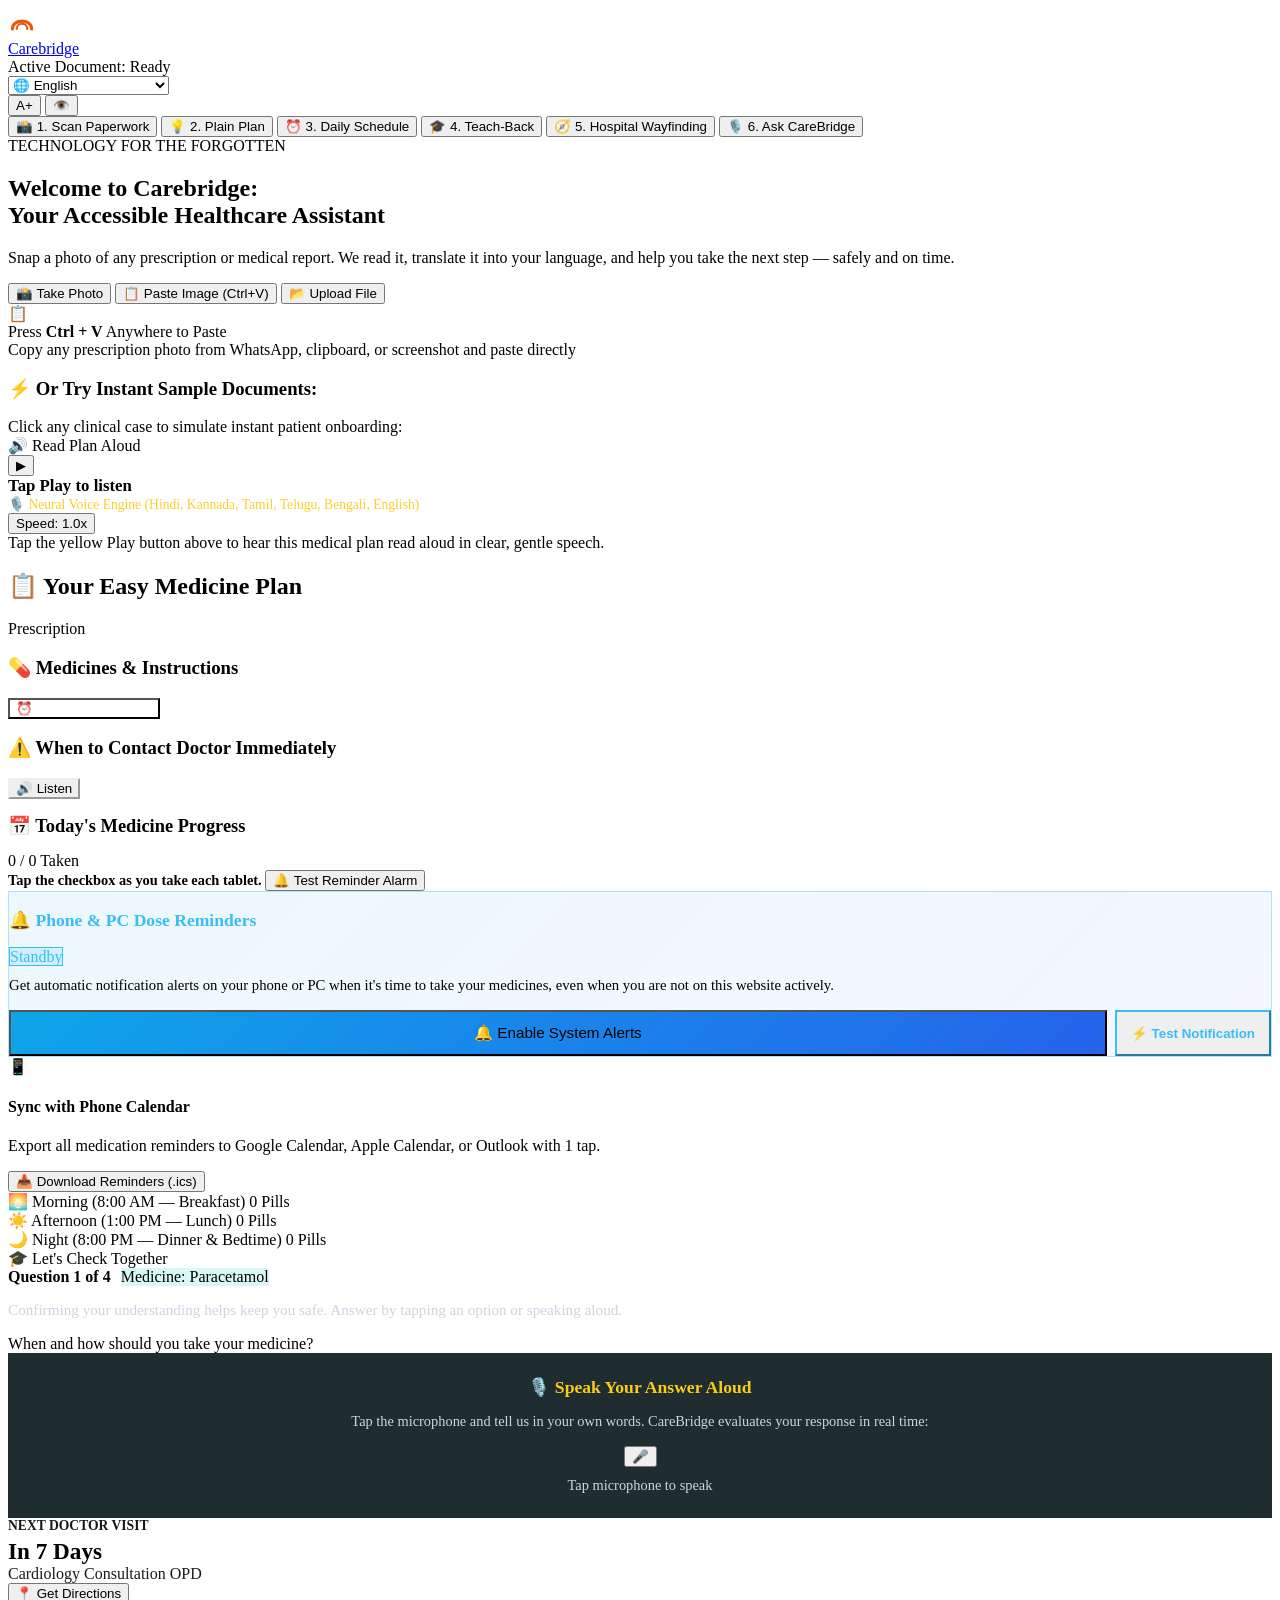
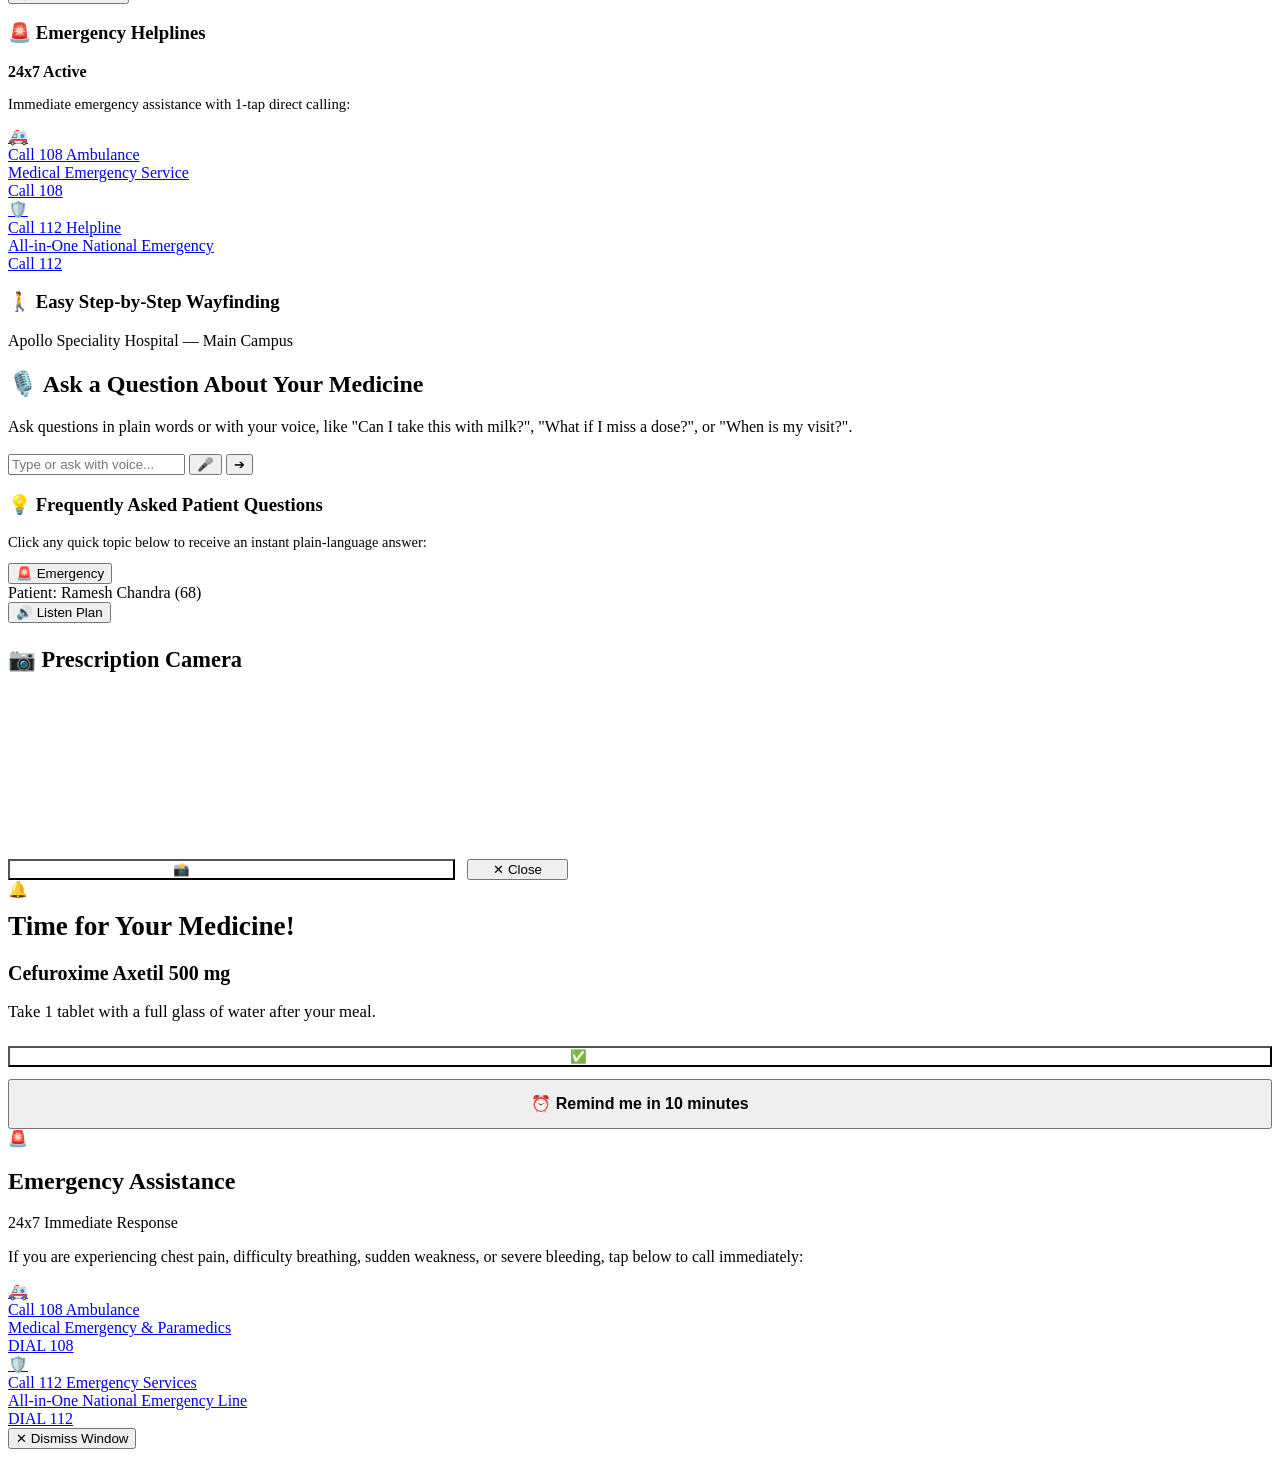
==== docs/index.html @ 39ff658e "Rename frontend directory to docs and update static routes" ====
<!DOCTYPE html>
<html lang="en">
<head>
  <meta charset="UTF-8">
  <meta name="viewport" content="width=device-width, initial-scale=1.0">
  <title>Carebridge</title>
  <meta name="description" content="Carebridge bridges clinical documents into plain language, voice narration, and daily schedules for seniors and caregivers.">
  <link rel="preconnect" href="https://fonts.googleapis.com">
  <link rel="preconnect" href="https://fonts.gstatic.com" crossorigin>
  <link href="https://fonts.googleapis.com/css2?family=Outfit:wght@400;500;600;700;800&family=Plus+Jakarta+Sans:wght@400;500;600;700;800&display=swap" rel="stylesheet">
  <link rel="stylesheet" href="/static/styles.css">
  <link rel="manifest" href="/manifest.json">
  <link rel="icon" type="image/svg+xml" href="data:image/svg+xml,%3Csvg xmlns='http://www.w3.org/2000/svg' viewBox='0 0 32 32' fill='none'%3E%3Cpath d='M5 24C5 12 27 12 27 24' stroke='%23ea580c' stroke-width='3.5' stroke-linecap='round'/%3E%3Cpath d='M10 24C10 16 22 16 22 24' stroke='%23ea580c' stroke-width='2.5' stroke-linecap='round'/%3E%3C/svg%3E">
</head>
<body>

<div class="app-container">
  <!-- Top Navigation & Brand Header -->
  <header class="top-nav">
    <div class="top-nav-inner">
      <a href="#" class="brand" id="btn-home-brand">
        <div class="brand-icon">
          <svg viewBox="0 0 32 32" width="28" height="28" fill="none" xmlns="http://www.w3.org/2000/svg">
            <path d="M5 24C5 12 27 12 27 24" stroke="#ea580c" stroke-width="3.5" stroke-linecap="round"/>
            <path d="M10 24C10 16 22 16 22 24" stroke="#ea580c" stroke-width="2.5" stroke-linecap="round"/>
          </svg>
        </div>
        <span class="brand-title">Carebridge</span>
      </a>

      <!-- Quick Patient & Doc Status Banner (Desktop/Laptop) -->
      <div class="header-status-pill">
        <span class="live-dot"></span>
        <span id="lbl-header-doc-status">Active Document: Ready</span>
      </div>

      <!-- Navigation & Accessibility Actions -->
      <div class="nav-actions">
        <!-- Language Picker -->
        <div class="lang-select-wrapper">
          <select id="global-lang-select" class="lang-select" aria-label="Select Language">
            <option value="en">🌐 English</option>
            <option value="hi">🌐 हिंदी (Hindi)</option>
            <option value="kn">🌐 ಕನ್ನಡ (Kannada)</option>
            <option value="ta">🌐 தமிழ் (Tamil)</option>
            <option value="te">🌐 తెలుగు (Telugu)</option>
            <option value="bn">🌐 বাংলা (Bengali)</option>
            <option value="es">🌐 Español</option>
          </select>
        </div>

        <!-- Font Zoomer -->
        <button id="btn-font-zoom" class="btn-icon" title="Toggle Larger Text" aria-label="Increase Font Size">
          A+
        </button>

        <!-- High Contrast Mode Toggle -->
        <button id="btn-high-contrast" class="btn-icon" title="Toggle High Contrast" aria-label="High Contrast Mode">
          👁️
        </button>
      </div>
    </div>
  </header>

  <!-- Navigation Tab Stepper Bar -->
  <nav class="tab-stepper" role="tablist">
    <div class="tab-stepper-inner">
      <button class="tab-btn active" data-tab="tab-scan" role="tab" id="tab-btn-scan">
        <span class="tab-icon">📸</span>
        <span id="nav-lbl-scan">1. Scan Paperwork</span>
      </button>
      <button class="tab-btn" data-tab="tab-plan" role="tab" id="tab-btn-plan">
        <span class="tab-icon">💡</span>
        <span id="nav-lbl-plan">2. Plain Plan</span>
      </button>
      <button class="tab-btn" data-tab="tab-timeline" role="tab" id="tab-btn-timeline">
        <span class="tab-icon">⏰</span>
        <span id="nav-lbl-timeline">3. Daily Schedule</span>
      </button>
      <button class="tab-btn" data-tab="tab-teachback" role="tab" id="tab-btn-teachback">
        <span class="tab-icon">🎓</span>
        <span id="nav-lbl-teachback">4. Teach-Back</span>
      </button>
      <button class="tab-btn" data-tab="tab-hospital" role="tab" id="tab-btn-hospital">
        <span class="tab-icon">🧭</span>
        <span id="nav-lbl-hospital">5. Hospital Wayfinding</span>
      </button>
      <button class="tab-btn" data-tab="tab-qa" role="tab" id="tab-btn-qa">
        <span class="tab-icon">🎙️</span>
        <span id="nav-lbl-qa">6. Ask CareBridge</span>
      </button>
    </div>
  </nav>

  <!-- Main Responsive Content Container -->
  <main class="main-content">
    
    <!-- ================= VIEW 1: SCAN & SAMPLES ================= -->
    <section id="tab-scan" class="view-section active">
      <div class="desktop-grid-2">
        
        <!-- Left: Upload & Paste Controls matching Screenshot -->
        <div class="grid-col-left">
          <div class="hero-scan-box">
            <div class="hero-badge" id="txt-hero-pretitle">TECHNOLOGY FOR THE FORGOTTEN</div>
            <h1 class="hero-scan-title" id="txt-scan-title">Welcome to Carebridge:<br>Your Accessible Healthcare Assistant</h1>
            <p class="hero-scan-desc" id="txt-scan-subtitle">
              Snap a photo of any prescription or medical report. We read it, translate it into your language, and help you take the next step — safely and on time.
            </p>

            <div class="scan-buttons-grid">
              <button id="btn-open-camera" class="btn-cta-coral">
                <span class="btn-emoji">📸</span>
                <span id="lbl-camera-btn">Take Photo</span>
              </button>
              <button id="btn-paste-image" class="btn-cta-glass">
                <span class="btn-emoji">📋</span>
                <span id="lbl-paste-btn">Paste Image (Ctrl+V)</span>
              </button>
              <button type="button" id="btn-upload-file" class="btn-cta-outline" style="cursor: pointer;">
                <span class="btn-emoji">📂</span>
                <span id="lbl-upload-btn">Upload File</span>
              </button>
              <input type="file" id="file-upload-input" accept="image/*,application/pdf" style="display: none;">
            </div>

            <!-- Interactive Paste Dropzone Box -->
            <div id="paste-dropzone" class="paste-dropzone-box" tabindex="0" title="Click here and press Ctrl+V to paste an image">
              <div class="paste-icon-wrap">📋</div>
              <div class="paste-text-main">Press <strong>Ctrl + V</strong> Anywhere to Paste</div>
              <div class="paste-text-sub">Copy any prescription photo from WhatsApp, clipboard, or screenshot and paste directly</div>
            </div>

            <!-- Pasted Image Processing Banner -->
            <div id="paste-preview-banner" class="paste-preview-card" style="display: none;">
              <img id="paste-thumbnail" src="" alt="Pasted Prescription Preview" class="paste-thumb-img">
              <div style="text-align: left; flex: 1;">
                <div style="font-weight: 800; font-size: 0.95rem;" id="paste-status-text">⚡ Extracting Medical Information...</div>
                <div style="font-size: 0.8rem; opacity: 0.85;">Pharmacological Drug Resolver & Schema Normalizer</div>
              </div>
            </div>
          </div>
        </div>

        <!-- Right: Pre-loaded Demo Clinical Documents -->
        <div class="grid-col-right">
          <div class="samples-header">
            <h3 class="samples-title" id="txt-demo-title">⚡ Or Try Instant Sample Documents:</h3>
            <span class="samples-subtitle">Click any clinical case to simulate instant patient onboarding:</span>
          </div>

          <div class="sample-cards-list" id="sample-cards-container">
            <!-- Injected via JavaScript -->
          </div>
        </div>

      </div>
    </section>

    <!-- ================= VIEW 2: PLAIN LANGUAGE PLAN & VOICE ================= -->
    <section id="tab-plan" class="view-section">
      <div class="desktop-grid-2">
        
        <!-- Left: Audio Player & Voice Karaoke -->
        <div class="grid-col-left">
          <!-- Voice Audio Player Widget -->
          <div class="audio-player-card">
            <div class="audio-header">
              <div class="audio-title">
                <span id="txt-listen-heading">🔊 Read Plan Aloud</span>
              </div>
              <div class="waveform-bars" id="audio-waveform">
                <div class="bar"></div>
                <div class="bar"></div>
                <div class="bar"></div>
                <div class="bar"></div>
                <div class="bar"></div>
              </div>
            </div>

            <div class="audio-controls">
              <button id="btn-main-play-audio" class="btn-audio-play" aria-label="Play or Pause Plan Audio">
                ▶
              </button>
              <div style="flex: 1;">
                <div style="font-weight: 700; font-size: 1.05rem;" id="txt-tts-status">Tap Play to listen</div>
                <div style="font-size: 0.85rem; opacity: 0.9; color: #facc15;" id="txt-tts-lang-indicator">🎙️ Neural Voice Engine (Hindi, Kannada, Tamil, Telugu, Bengali, English)</div>
              </div>
              <button id="btn-toggle-speed" class="btn-audio-speed" title="Adjust voice speed">
                Speed: <span id="lbl-speed">1.0x</span>
              </button>
            </div>

            <!-- Realtime Karaoke Sentence Box -->
            <div class="karaoke-box" id="karaoke-text-container">
              <span class="karaoke-sentence">Tap the yellow Play button above to hear this medical plan read aloud in clear, gentle speech.</span>
            </div>
          </div>

          <!-- Plain Summary Card -->
          <div class="card card-highlight">
            <div class="card-title-row">
              <h2 class="card-title">
                <span>📋</span> <span id="txt-plan-headline">Your Easy Medicine Plan</span>
              </h2>
              <span class="badge" id="badge-doc-type">Prescription</span>
            </div>
            <p id="txt-plan-greeting" class="plan-greeting"></p>
            <p id="txt-plan-summary" style="font-size: 1.05rem; color: var(--text-main); line-height: 1.7;"></p>
          </div>
        </div>

        <!-- Right: Medications List & Warning Signs -->
        <div class="grid-col-right">
          <!-- Simplified Medications List -->
          <div class="card">
            <div class="card-title-row">
              <h3 class="card-title"><span>💊</span> <span id="txt-med-list-title">Medicines & Instructions</span></h3>
              <button id="btn-go-to-timeline" class="btn-mini-listen" style="background: var(--primary); color: white;">
                ⏰ View Daily Timeline
              </button>
            </div>
            <div id="simplified-meds-container" class="meds-list-container">
              <!-- Injected via JavaScript -->
            </div>
          </div>

          <!-- Red Flag Warning Signs -->
          <div class="card card-warning" id="plan-warnings-card">
            <div class="card-title-row">
              <h3 class="card-title" style="color: var(--danger);">
                <span>⚠️</span> <span id="txt-warnings-title">When to Contact Doctor Immediately</span>
              </h3>
              <button class="btn-mini-listen" id="btn-read-warnings" style="border-color: var(--danger); color: var(--danger);">
                🔊 Listen
              </button>
            </div>
            <ul id="plan-warnings-list" class="warnings-bullet-list">
              <!-- Injected via JavaScript -->
            </ul>
          </div>
        </div>

      </div>
    </section>

    <!-- ================= VIEW 3: DAILY TIMELINE & ALARMS ================= -->
    <section id="tab-timeline" class="view-section">
      <div class="desktop-grid-2">
        
        <!-- Left: Adherence Progress & Alarms -->
        <div class="grid-col-left">
          <!-- Adherence Progress Ribbon -->
          <div class="card card-adherence">
            <div class="card-title-row">
              <h2 class="card-title" style="font-size: 1.15rem; color: var(--primary-dark);">
                <span>📅</span> <span id="txt-adherence-title">Today's Medicine Progress</span>
              </h2>
              <span class="badge badge-pill" id="badge-adherence-count">0 / 0 Taken</span>
            </div>
            <div class="progress-track">
              <div id="adherence-progress-bar" class="progress-fill"></div>
            </div>
            <div class="adherence-actions-row">
              <span id="txt-adherence-note" style="font-size: 0.9rem; font-weight: 600; color: var(--text-muted);">
                Tap the checkbox as you take each tablet.
              </span>
              <button id="btn-test-alarm" class="btn-mini-listen btn-alarm-trigger">
                🔔 Test Reminder Alarm
              </button>
            </div>
          </div>

          <!-- Smart System Push Notifications & Background Dose Alarms -->
          <div class="card card-notifications" id="card-notifications-panel" style="border: 1px solid rgba(56, 189, 248, 0.35); background: linear-gradient(135deg, rgba(14, 165, 233, 0.08), rgba(37, 99, 235, 0.05));">
            <div class="card-title-row">
              <h3 class="card-title" style="color: #38bdf8; font-size: 1.1rem;">
                <span>🔔</span> <span id="txt-notif-title">Phone & PC Dose Reminders</span>
              </h3>
              <span class="badge" id="badge-notif-status" style="background: rgba(56, 189, 248, 0.15); color: #38bdf8; border: 1px solid #38bdf8;">Standby</span>
            </div>
            <p class="notif-desc" id="txt-notif-desc" style="font-size: 0.92rem; line-height: 1.5; color: var(--text-muted); margin: 8px 0 14px 0;">
              Get automatic notification alerts on your phone or PC when it's time to take your medicines, even when you are not on this website actively.
            </p>
            <div class="notif-buttons-row" style="display: flex; gap: 8px; flex-wrap: wrap;">
              <button id="btn-enable-notifications" class="btn-primary-big" style="flex: 1; min-width: 170px; background: linear-gradient(135deg, #0ea5e9, #2563eb); font-size: 0.95rem; padding: 12px 16px;">
                🔔 Enable System Alerts
              </button>
              <button id="btn-test-sys-notif" class="btn-mini-listen" style="padding: 10px 14px; font-weight: 600; border-color: #38bdf8; color: #38bdf8;">
                ⚡ Test Notification
              </button>
            </div>
            <div id="notif-active-times" style="margin-top: 12px; font-size: 0.88rem; color: #34d399; font-weight: 600; display: none; background: rgba(52, 211, 153, 0.1); padding: 8px 12px; border-radius: 8px; border: 1px solid rgba(52, 211, 153, 0.25);">
              ✅ Active Reminders: 🌅 Morning (8:00 AM) &bull; ☀️ Afternoon (1:00 PM) &bull; 🌙 Night (8:00 PM)
            </div>
          </div>

          <!-- Calendar Sync Button Card -->
          <div class="card card-sync-calendar" id="card-sync-calendar">
            <div class="sync-icon-wrap">📱</div>
            <h4 class="sync-title" id="txt-sync-title">Sync with Phone Calendar</h4>
            <p class="sync-desc" id="txt-sync-desc">
              Export all medication reminders to Google Calendar, Apple Calendar, or Outlook with 1 tap.
            </p>
            <button id="btn-export-calendar" class="btn-primary-big btn-sync-action">
              📥 Download Reminders (.ics)
            </button>
          </div>
        </div>

        <!-- Right: Daily Slot Cards -->
        <div class="grid-col-right">
          <!-- Morning Slot -->
          <div class="timeline-slot">
            <div class="timeline-slot-header slot-morning">
              <span id="txt-slot-morning-header">🌅 Morning (8:00 AM — Breakfast)</span>
              <span class="badge" id="badge-morning-count">0 Pills</span>
            </div>
            <div id="slot-morning-container"></div>
          </div>

          <!-- Afternoon Slot -->
          <div class="timeline-slot">
            <div class="timeline-slot-header slot-afternoon">
              <span id="txt-slot-afternoon-header">☀️ Afternoon (1:00 PM — Lunch)</span>
              <span class="badge" id="badge-afternoon-count">0 Pills</span>
            </div>
            <div id="slot-afternoon-container"></div>
          </div>

          <!-- Night Slot -->
          <div class="timeline-slot">
            <div class="timeline-slot-header slot-night">
              <span id="txt-slot-night-header">🌙 Night (8:00 PM — Dinner & Bedtime)</span>
              <span class="badge" id="badge-night-count">0 Pills</span>
            </div>
            <div id="slot-night-container"></div>
          </div>
        </div>

      </div>
    </section>

    <!-- ================= VIEW 4: TEACH-BACK CONFIRMATION LOOP ================= -->
    <section id="tab-teachback" class="view-section">
      
      <!-- Completion View (Shown once all questions are answered) -->
      <div id="teachback-complete-view" class="card teachback-complete-card" style="display: none;">
        <div class="complete-trophy-icon">🏆</div>
        <h2 class="complete-headline" id="complete-headline-text">Comprehension Check Complete!</h2>
        <p class="complete-subtitle" id="complete-subtitle-text">You have successfully verified your understanding for all prescribed medicines.</p>
        <div class="complete-meds-summary" id="complete-meds-list">
          <!-- Injected via JavaScript -->
        </div>
        <div style="margin-top: 24px; display: flex; justify-content: center; flex-wrap: wrap; gap: 14px;">
          <button id="btn-restart-teachback" class="btn-cta-coral" style="padding: 12px 28px;">
            ↺ Review Questions Again
          </button>
          <button id="btn-complete-to-timeline" class="btn-cta-glass" style="padding: 12px 28px;">
            ⏰ View Daily Timeline ➔
          </button>
        </div>
      </div>

      <!-- Active Question Stepper Layout -->
      <div class="desktop-grid-2" id="teachback-active-grid">
        
        <div class="grid-col-left">
          <div class="teachback-card">
            <div class="teachback-title">
              <span>🎓</span> <span id="txt-teachback-heading">Let's Check Together</span>
            </div>
            
            <!-- Question Stepper Indicator -->
            <div class="teachback-stepper-header" id="teachback-stepper-bar" style="display: flex; align-items: center; gap: 10px; margin-bottom: 14px; flex-wrap: wrap;">
              <span class="badge" id="teachback-step-counter" style="background: var(--primary); color: #000; font-weight: 800;">Question 1 of 4</span>
              <span class="badge" id="teachback-med-target" style="background: rgba(45, 212, 191, 0.18); color: var(--secondary-light);">Medicine: Paracetamol</span>
            </div>

            <p style="font-size: 0.95rem; color: #cbd5e1; margin-bottom: 16px;" id="txt-teachback-subheading">
              Confirming your understanding helps keep you safe. Answer by tapping an option or speaking aloud.
            </p>

            <div class="teachback-question" id="teachback-q-text">
              When and how should you take your medicine?
            </div>

            <div class="teachback-options" id="teachback-options-container">
              <!-- Injected via JavaScript -->
            </div>
          </div>
        </div>

        <div class="grid-col-right">
          <!-- Voice Answer & AI Verification Section -->
          <div class="card" style="background: rgba(21, 34, 37, 0.95); color: white; border-color: var(--border-color); text-align: center; padding: 24px;">
            <div style="font-size: 1.1rem; color: #facc15; font-weight: 700; margin-bottom: 12px;">
              🎙️ Speak Your Answer Aloud
            </div>
            <p style="font-size: 0.9rem; color: #cbd5e1; margin-bottom: 16px;">
              Tap the microphone and tell us in your own words. CareBridge evaluates your response in real time:
            </p>
            <button id="btn-teachback-mic" class="btn-mic-record" aria-label="Speak your answer">
              🎤
            </button>
            <div id="teachback-mic-status" style="font-size: 0.9rem; color: #cbd5e1; margin-top: 10px;">
              Tap microphone to speak
            </div>

            <!-- Feedback Result Box -->
            <div id="teachback-feedback-box" class="teachback-feedback" style="display: none; margin-top: 18px;">
              <h4 id="feedback-headline" style="font-weight: 800; font-size: 1.2rem; margin-bottom: 6px;"></h4>
              <p id="feedback-message" style="font-size: 1rem; line-height: 1.6;"></p>
              
              <!-- Next Question Trigger Button -->
              <div style="margin-top: 16px;">
                <button id="btn-teachback-next-step" class="btn-cta-coral" style="width: 100%; justify-content: center; padding: 12px 20px; font-size: 1rem;">
                  Next Question ➔
                </button>
              </div>
            </div>
          </div>
        </div>

      </div>
    </section>

    <!-- ================= VIEW 5: HOSPITAL WAYFINDING & FOLLOW-UP ================= -->
    <section id="tab-hospital" class="view-section">
      <div class="desktop-grid-2">
        
        <!-- Left: Appointment & Emergencies -->
        <div class="grid-col-left">
          <!-- Appointment Countdown Card -->
          <div class="countdown-banner">
            <div>
              <div style="font-size: 0.85rem; text-transform: uppercase; font-weight: 700; opacity: 0.9;" id="txt-next-visit-lbl">Next Doctor Visit</div>
              <div style="font-size: 1.45rem; font-weight: 800; margin-top: 4px;" id="txt-hospital-date">In 7 Days</div>
              <div style="font-size: 1rem; opacity: 0.9;" id="txt-hospital-dept">Cardiology Consultation OPD</div>
            </div>
            <button id="btn-directions-map" class="btn-primary-big btn-map-action" title="Open Google Maps Directions to Hospital">
              📍 Get Directions
            </button>
          </div>

          <!-- Emergency Helplines Panel -->
          <div class="card card-emergency-panel">
            <div class="card-title-row">
              <h3 class="card-title" style="color: var(--danger);">
                <span class="emergency-icon-pulse">🚨</span> Emergency Helplines
              </h3>
              <span class="badge" style="background: var(--danger-light); color: var(--danger); font-weight: 800;">24x7 Active</span>
            </div>
            <p style="font-size: 0.92rem; color: var(--text-muted); margin-bottom: 14px;">
              Immediate emergency assistance with 1-tap direct calling:
            </p>
            <div class="emergency-helpline-grid">
              <a href="tel:108" class="helpline-action-card card-ambulance" id="btn-call-ambulance">
                <div class="helpline-icon-wrap">🚑</div>
                <div class="helpline-info">
                  <div class="helpline-title">Call 108 Ambulance</div>
                  <div class="helpline-subtitle">Medical Emergency Service</div>
                </div>
                <div class="helpline-dial-badge">Call 108</div>
              </a>

              <a href="tel:112" class="helpline-action-card card-national" id="btn-call-national">
                <div class="helpline-icon-wrap">🛡️</div>
                <div class="helpline-info">
                  <div class="helpline-title">Call 112 Helpline</div>
                  <div class="helpline-subtitle">All-in-One National Emergency</div>
                </div>
                <div class="helpline-dial-badge">Call 112</div>
              </a>
            </div>
          </div>
        </div>

        <!-- Right: Step-by-Step Wayfinding -->
        <div class="grid-col-right">
          <div class="card">
            <div class="card-title-row">
              <h3 class="card-title"><span>🚶</span> <span id="txt-wayfinding-title">Easy Step-by-Step Wayfinding</span></h3>
            </div>
            <p style="font-size: 1rem; color: var(--text-muted); margin-bottom: 12px;" id="txt-hospital-name-full">
              Apollo Speciality Hospital — Main Campus
            </p>

            <div class="steps-list" id="hospital-steps-container">
              <!-- Injected via JavaScript -->
            </div>
          </div>
        </div>

      </div>
    </section>

    <!-- ================= VIEW 6: ASK CAREBRIDGE (Q&A) ================= -->
    <section id="tab-qa" class="view-section">
      <div class="desktop-grid-2">
        
        <!-- Left: Q&A Input & Answer -->
        <div class="grid-col-left">
          <div class="card card-highlight">
            <div class="card-title-row">
              <h2 class="card-title"><span>🎙️</span> <span id="txt-qa-heading">Ask a Question About Your Medicine</span></h2>
            </div>
            <p style="font-size: 1rem; color: var(--text-muted); margin-bottom: 18px;">
              Ask questions in plain words or with your voice, like "Can I take this with milk?", "What if I miss a dose?", or "When is my visit?".
            </p>

            <div class="qa-input-row">
              <input type="text" id="qa-input-text" placeholder="Type or ask with voice..." class="qa-input-field">
              <button id="btn-qa-mic" class="btn-icon btn-mic-qa" title="Click to speak your question" aria-label="Microphone input">
                🎤
              </button>
              <button id="btn-qa-submit" class="btn-icon btn-submit-qa" title="Send question" aria-label="Send question">
                ➔
              </button>
            </div>
            <div id="qa-mic-status" style="display: none; font-size: 0.92rem; color: #a7f3d0; margin-bottom: 14px; padding: 6px 12px; background: rgba(16, 185, 129, 0.15); border-radius: var(--radius-md); border: 1px solid rgba(16, 185, 129, 0.3);">
              🎙️ Listening... Speak your question, then tap ⏹️ to send
            </div>

            <!-- Answer Box -->
            <div id="qa-answer-container" class="qa-answer-box" style="display: none;">
              <div class="qa-answer-title" id="qa-answer-title">
                CareBridge Answer:
              </div>
              <div id="qa-answer-text" class="qa-answer-text"></div>
              <div id="qa-disclaimer" class="qa-disclaimer"></div>
            </div>
          </div>
        </div>

        <!-- Right: Quick Questions & Suggestions -->
        <div class="grid-col-right">
          <div class="card">
            <div class="card-title-row">
              <h3 class="card-title"><span>💡</span> <span id="txt-qa-chips-title">Frequently Asked Patient Questions</span></h3>
            </div>
            <p style="font-size: 0.9rem; color: var(--text-muted); margin-bottom: 12px;" id="txt-qa-chips-desc">
              Click any quick topic below to receive an instant plain-language answer:
            </p>
            <div class="qa-chips-grid" id="qa-chips-container">
              <!-- Injected via JavaScript based on language -->
            </div>
          </div>
        </div>

      </div>
    </section>

  </main>

  <!-- Sticky Bottom Emergency Dock -->
  <footer class="bottom-dock">
    <div class="bottom-dock-inner">
      <button class="btn-sos" id="btn-open-sos-modal">
        <span>🚨</span> <span id="lbl-bottom-sos">Emergency</span>
      </button>
      <div class="bottom-patient-label" id="lbl-active-patient">
        Patient: Ramesh Chandra (68)
      </div>
      <button class="btn-mini-listen btn-bottom-listen" id="btn-quick-listen-bottom">
        <span>🔊</span> <span id="lbl-bottom-listen">Listen Plan</span>
      </button>
    </div>
  </footer>

  <!-- ================= MODAL: CAMERA VIEWFINDER ================= -->
  <div class="modal-overlay" id="modal-camera">
    <div class="alarm-modal-card" style="max-width: 560px; border-color: var(--primary);">
      <h3 style="font-family: var(--font-display); font-size: 1.4rem; margin-bottom: 14px;">📷 Prescription Camera</h3>
      <div class="camera-view-box">
        <video id="camera-video" autoplay playsinline></video>
        <div class="camera-crosshair"></div>
      </div>
      <div style="display: flex; gap: 12px; margin-top: 18px;">
        <button id="btn-camera-capture" class="btn-primary-big" style="flex: 1; background: var(--primary); color: white;">
          📸 Capture & Read
        </button>
        <button id="btn-camera-close" class="btn-icon" style="height: auto; padding: 0 24px;">
          ✕ Close
        </button>
      </div>
    </div>
  </div>

  <!-- ================= MODAL: REMINDER ALARM ================= -->
  <div class="modal-overlay" id="modal-alarm">
    <div class="alarm-modal-card">
      <div class="alarm-icon-pulse">🔔</div>
      <h2 style="font-family: var(--font-display); font-size: 1.7rem; color: var(--primary-dark); margin: 12px 0;">
        Time for Your Medicine!
      </h2>
      <p style="font-size: 1.25rem; font-weight: 700; color: var(--text-main); margin-bottom: 8px;" id="txt-alarm-med-name">
        Cefuroxime Axetil 500 mg
      </p>
      <p style="font-size: 1.05rem; color: var(--text-muted); margin-bottom: 24px;" id="txt-alarm-instruction">
        Take 1 tablet with a full glass of water after your meal.
      </p>

      <div style="display: flex; flex-direction: column; gap: 12px;">
        <button id="btn-alarm-taken" class="btn-primary-big" style="background: var(--success); color: white;">
          ✅ I Have Taken It Now
        </button>
        <button id="btn-alarm-snooze" class="btn-icon" style="width: 100%; height: 50px; font-size: 1rem; font-weight: 600;">
          ⏰ Remind me in 10 minutes
        </button>
      </div>
    </div>
  </div>

  <!-- ================= MODAL: EMERGENCY SOS ================= -->
  <div class="modal-overlay" id="modal-sos">
    <div class="alarm-modal-card modal-emergency-card">
      <div class="emergency-modal-header">
        <div class="emergency-beacon-wrap">🚨</div>
        <h2 class="emergency-modal-title">Emergency Assistance</h2>
        <span class="emergency-live-tag">24x7 Immediate Response</span>
      </div>
      <p class="emergency-modal-desc">
        If you are experiencing chest pain, difficulty breathing, sudden weakness, or severe bleeding, tap below to call immediately:
      </p>

      <div class="emergency-modal-actions">
        <a href="tel:108" class="helpline-action-card card-ambulance modal-helpline-btn" id="btn-modal-ambulance">
          <div class="helpline-icon-wrap">🚑</div>
          <div class="helpline-info">
            <div class="helpline-title">Call 108 Ambulance</div>
            <div class="helpline-subtitle">Medical Emergency & Paramedics</div>
          </div>
          <div class="helpline-dial-badge">DIAL 108</div>
        </a>

        <a href="tel:112" class="helpline-action-card card-national modal-helpline-btn" id="btn-modal-national">
          <div class="helpline-icon-wrap">🛡️</div>
          <div class="helpline-info">
            <div class="helpline-title">Call 112 Emergency Services</div>
            <div class="helpline-subtitle">All-in-One National Emergency Line</div>
          </div>
          <div class="helpline-dial-badge">DIAL 112</div>
        </a>

        <button id="btn-close-sos" class="btn-modal-dismiss">
          ✕ Dismiss Window
        </button>
      </div>
    </div>
  </div>

</div>

<!-- Application Javascript -->
<script src="/static/app.js"></script>
</body>
</html>
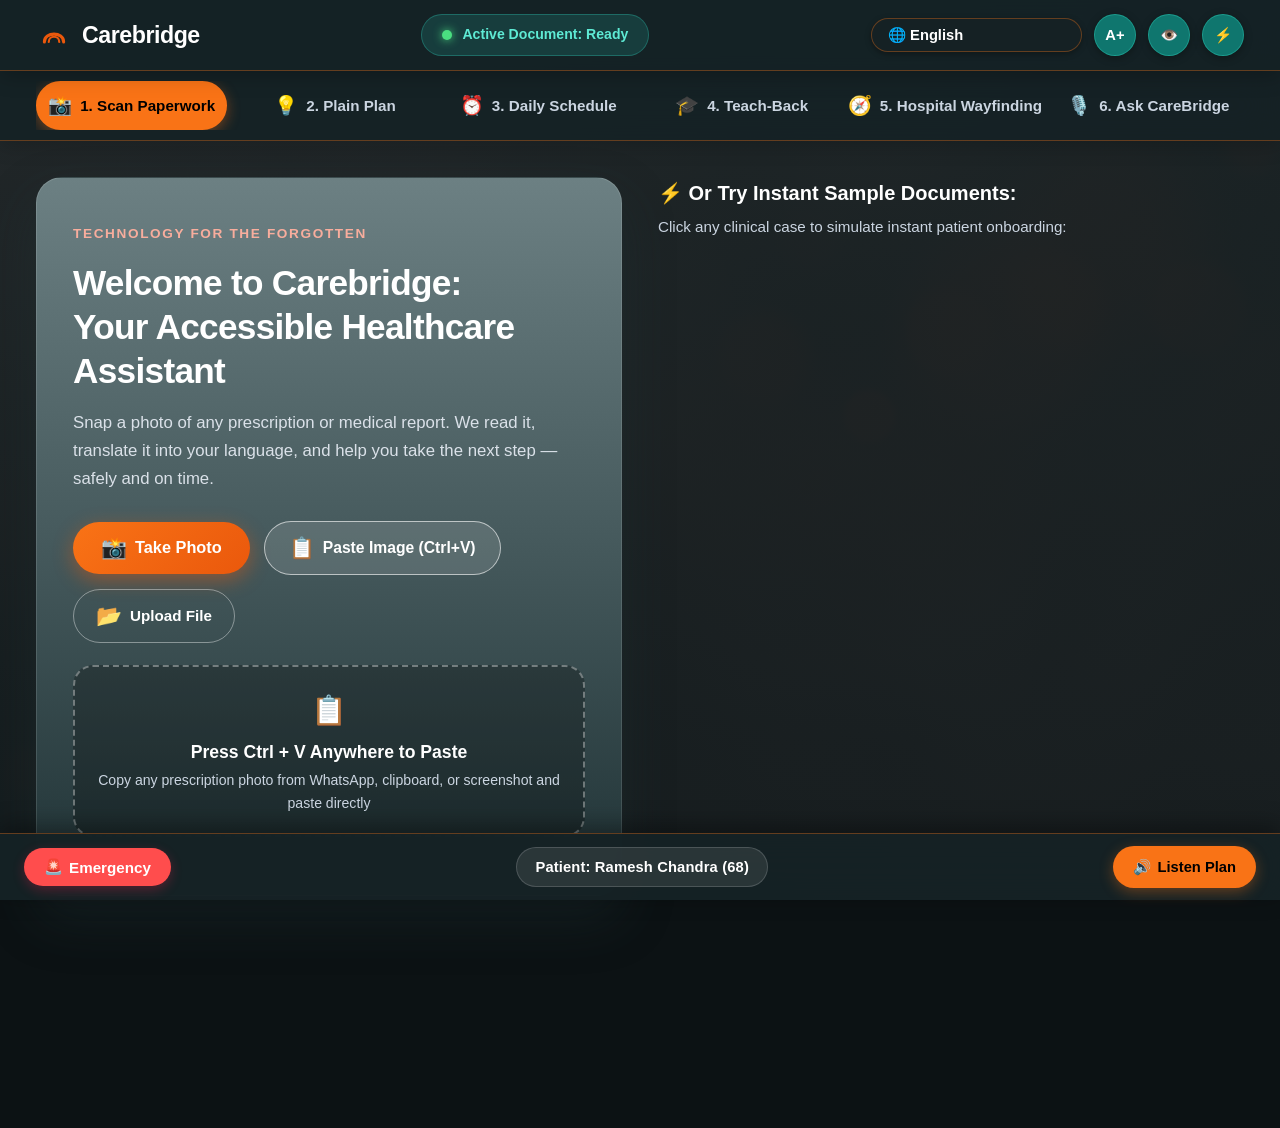
==== commit 3ee7aca7: "Add Render configuration (render.yaml, Procfile, requirements.txt) and backend integration" ====
--- a/docs/index.html
+++ b/docs/index.html
@@ -8,8 +8,8 @@
   <link rel="preconnect" href="https://fonts.googleapis.com">
   <link rel="preconnect" href="https://fonts.gstatic.com" crossorigin>
   <link href="https://fonts.googleapis.com/css2?family=Outfit:wght@400;500;600;700;800&family=Plus+Jakarta+Sans:wght@400;500;600;700;800&display=swap" rel="stylesheet">
-  <link rel="stylesheet" href="/static/styles.css">
-  <link rel="manifest" href="/manifest.json">
+  <link rel="stylesheet" href="./styles.css">
+  <link rel="manifest" href="./manifest.json">
   <link rel="icon" type="image/svg+xml" href="data:image/svg+xml,%3Csvg xmlns='http://www.w3.org/2000/svg' viewBox='0 0 32 32' fill='none'%3E%3Cpath d='M5 24C5 12 27 12 27 24' stroke='%23ea580c' stroke-width='3.5' stroke-linecap='round'/%3E%3Cpath d='M10 24C10 16 22 16 22 24' stroke='%23ea580c' stroke-width='2.5' stroke-linecap='round'/%3E%3C/svg%3E">
 </head>
 <body>
@@ -57,6 +57,11 @@
         <!-- High Contrast Mode Toggle -->
         <button id="btn-high-contrast" class="btn-icon" title="Toggle High Contrast" aria-label="High Contrast Mode">
           👁️
+        </button>
+
+        <!-- Backend API Server Status / Config -->
+        <button id="btn-backend-settings" class="btn-icon" title="Backend Server Settings & Status" aria-label="Backend Server Settings">
+          ⚡
         </button>
       </div>
     </div>
@@ -643,8 +648,46 @@
           <div class="helpline-dial-badge">DIAL 112</div>
         </a>
 
-        <button id="btn-close-sos" class="btn-modal-dismiss">
-          ✕ Dismiss Window
+  <!-- ================= MODAL: BACKEND API SETTINGS ================= -->
+  <div class="modal-overlay" id="modal-backend-settings" style="display: none;">
+    <div class="alarm-modal-card" style="max-width: 520px; text-align: left; background: var(--bg-card, #1e293b); border: 1px solid var(--border-color, #334155); border-radius: 16px; padding: 24px;">
+      <div style="display: flex; align-items: center; justify-content: space-between; margin-bottom: 14px;">
+        <div style="display: flex; align-items: center; gap: 10px;">
+          <span style="font-size: 1.6rem;">⚡</span>
+          <h2 style="margin: 0; font-size: 1.2rem; font-weight: 700; color: var(--text-main, #f8fafc);">Backend Server Connection</h2>
+        </div>
+        <button id="btn-close-backend-settings" class="btn-icon" style="width: 32px; height: 32px; font-size: 1.1rem; cursor: pointer;">✕</button>
+      </div>
+
+      <p style="font-size: 0.9rem; color: var(--text-muted, #94a3b8); margin-bottom: 16px; line-height: 1.5;">
+        Connected to your FastAPI backend deployed on Render or running locally.
+      </p>
+
+      <div style="margin-bottom: 14px;">
+        <label style="display: block; font-size: 0.85rem; font-weight: 600; color: var(--text-main, #f8fafc); margin-bottom: 6px;">
+          Backend API Base URL:
+        </label>
+        <input 
+          type="url" 
+          id="input-backend-url" 
+          placeholder="https://your-service-name.onrender.com" 
+          style="width: 100%; box-sizing: border-box; padding: 10px 14px; border-radius: 8px; border: 1px solid var(--border-color, #334155); background: var(--bg-surface, #0f172a); color: var(--text-main, #f8fafc); font-size: 0.95rem;"
+        />
+        <div style="font-size: 0.78rem; color: var(--text-muted, #94a3b8); margin-top: 5px;">
+          Leave empty to use current domain/localhost or default Render server.
+        </div>
+      </div>
+
+      <div id="backend-status-msg" style="padding: 10px 14px; border-radius: 8px; font-size: 0.88rem; margin-bottom: 16px; background: rgba(59, 130, 246, 0.1); color: #60a5fa; border: 1px solid rgba(59, 130, 246, 0.2);">
+        Ready to test connection.
+      </div>
+
+      <div style="display: flex; gap: 10px; justify-content: flex-end;">
+        <button id="btn-test-backend" class="btn-secondary" style="padding: 8px 16px; font-size: 0.88rem; cursor: pointer; border-radius: 8px;">
+          Test Connection
+        </button>
+        <button id="btn-save-backend" class="btn-cta-coral" style="padding: 8px 20px; font-size: 0.88rem; cursor: pointer; border-radius: 8px;">
+          Save & Connect
         </button>
       </div>
     </div>
@@ -653,6 +696,6 @@
 </div>
 
 <!-- Application Javascript -->
-<script src="/static/app.js"></script>
+<script src="./app.js"></script>
 </body>
 </html>
--- a/docs/styles.css
+++ b/docs/styles.css
@@ -0,0 +1,2159 @@
+/* CareBridge — Reference UI Design System & Responsive Stylesheet */
+@import url('https://fonts.googleapis.com/css2?family=Outfit:wght@400;500;600;700;800&family=Plus+Jakarta+Sans:wght@400;500;600;700;800&display=swap');
+
+:root {
+  /* Default Theme: Immersive Dark Mode matching Reference UI */
+  --primary: #f97316;           /* Warm Terracotta / Coral Orange (Primary CTA) */
+  --primary-light: #fdba74;     /* Luminous Coral */
+  --primary-dark: #ea580c;      /* Deep Terracotta */
+  --primary-subtle: #431407;    /* Soft Coral Mist */
+  
+  --secondary: #2dd4bf;         /* Deep Forest / Teal Accent */
+  --secondary-light: #5eead4;
+  --secondary-dark: #0f766e;
+  --secondary-subtle: rgba(45, 212, 191, 0.16);
+
+  --hero-top: #6d8184;          /* Slate-Teal Ambient Gradient Top */
+  --hero-mid: #485c5f;          /* Slate-Teal Ambient Gradient Mid */
+  --hero-bottom: #1e3134;       /* Deep Petrol Gradient Bottom */
+
+  --accent: #f97316;
+  --accent-coral: #f8ad9d;      /* Pre-title Tagline Text */
+  --accent-light: #fef3c7;
+  --danger: #ff4d4d;
+  --danger-light: #450a0a;
+  --success: #4ade80;
+  --success-light: #052e16;
+  --info: #38bdf8;
+  --info-light: #082f49;
+
+  --bg-main: #0c1214;
+  --bg-card: rgba(22, 34, 37, 0.95);
+  --bg-card-hover: rgba(30, 48, 52, 0.98);
+  --text-main: #ffffff;
+  --text-muted: #cbd5e1;
+  --text-inverse: #000000;
+  --border-color: rgba(249, 115, 22, 0.35);
+  
+  --shadow-sm: 0 2px 6px rgba(0,0,0,0.3);
+  --shadow-md: 0 8px 24px rgba(0,0,0,0.35);
+  --shadow-lg: 0 16px 36px rgba(0,0,0,0.45);
+  --shadow-xl: 0 24px 48px rgba(0,0,0,0.55);
+
+  --radius-sm: 8px;
+  --radius-md: 14px;
+  --radius-lg: 20px;
+  --radius-xl: 26px;
+  --radius-full: 9999px;
+
+  --font-base: 'Plus Jakarta Sans', -apple-system, BlinkMacSystemFont, sans-serif;
+  --font-display: 'Outfit', sans-serif;
+  --font-scale: 1;
+}
+
+/* White / Light Theme Override (Toggled via Top Eye Button) */
+body.light-theme {
+  --primary: #ea580c;
+  --primary-light: #f97316;
+  --primary-dark: #c2410c;
+  --primary-subtle: #ffedd5;
+  
+  --secondary: #1e4d45;
+  --secondary-light: #2d6a5f;
+  --secondary-dark: #12332e;
+  --secondary-subtle: #e6f3f0;
+
+  --danger: #e11d48;
+  --danger-light: #ffe4e6;
+  --success: #10b981;
+  --success-light: #d1fae5;
+  --info: #0284c7;
+  --info-light: #e0f2fe;
+
+  --bg-main: #f3f6f7;
+  --bg-card: rgba(255, 255, 255, 0.94);
+  --bg-card-hover: #f8fafb;
+  --text-main: #1e293b;
+  --text-muted: #64748b;
+  --text-inverse: #ffffff;
+  --border-color: #e2e8f0;
+
+  --shadow-sm: 0 1px 3px rgba(0,0,0,0.04), 0 1px 2px rgba(0,0,0,0.02);
+  --shadow-md: 0 8px 24px -2px rgba(30, 77, 69, 0.08), 0 2px 6px -1px rgba(0,0,0,0.03);
+  --shadow-lg: 0 16px 36px -4px rgba(30, 77, 69, 0.12), 0 4px 12px -2px rgba(0,0,0,0.04);
+  --shadow-xl: 0 24px 48px -6px rgba(30, 77, 69, 0.16);
+
+  background-color: var(--bg-main);
+  background-image:
+    linear-gradient(rgba(243, 246, 247, 0.78), rgba(243, 246, 247, 0.90)),
+    url('carebridge_bg.jpg');
+}
+
+/* Font scale variables */
+body.font-large {
+  --font-scale: 1.15;
+}
+body.font-xlarge {
+  --font-scale: 1.30;
+}
+
+* {
+  box-sizing: border-box;
+  margin: 0;
+  padding: 0;
+  -webkit-tap-highlight-color: transparent;
+}
+
+body {
+  font-family: var(--font-base);
+  font-size: calc(16px * var(--font-scale));
+  line-height: 1.65;
+  color: var(--text-main);
+  background-color: var(--bg-main);
+  background-image:
+    linear-gradient(rgba(12, 18, 20, 0.90), rgba(12, 18, 20, 0.95)),
+    url('carebridge_bg.jpg');
+  background-size: cover;
+  background-position: center;
+  background-attachment: fixed;
+  min-height: 100vh;
+  padding-bottom: 90px;
+  transition: background-color 0.3s ease, color 0.3s ease;
+  overflow-x: hidden;
+}
+
+/* Responsive App Container (Full-Width Edge-to-Edge) */
+.app-container {
+  width: 100%;
+  max-width: 100%;
+  margin: 0;
+  min-height: 100vh;
+  display: flex;
+  flex-direction: column;
+  background: transparent;
+}
+
+/* Top Navigation Bar with Full-Width Edge Coverage & Smart Auto-Hide */
+.top-nav {
+  position: sticky;
+  top: 0;
+  z-index: 100;
+  width: 100%;
+  background: rgba(21, 34, 37, 0.95);
+  backdrop-filter: blur(20px);
+  -webkit-backdrop-filter: blur(20px);
+  border-bottom: 1px solid var(--border-color);
+  padding: 14px 36px;
+  box-shadow: 0 4px 20px rgba(0,0,0,0.25);
+  transition: transform 0.35s cubic-bezier(0.16, 1, 0.3, 1), box-shadow 0.3s ease;
+  will-change: transform;
+}
+
+.top-nav.nav-hidden {
+  transform: translateY(-100%);
+  box-shadow: none;
+}
+
+body.light-theme .top-nav {
+  background: rgba(255, 255, 255, 0.94);
+  box-shadow: 0 2px 14px rgba(0,0,0,0.03);
+}
+
+.top-nav-inner {
+  width: 100%;
+  max-width: 1680px;
+  margin: 0 auto;
+  display: flex;
+  align-items: center;
+  justify-content: space-between;
+  gap: 24px;
+}
+
+.brand {
+  display: flex;
+  align-items: center;
+  gap: 10px;
+  text-decoration: none;
+  font-family: var(--font-display);
+}
+
+.brand-icon {
+  width: 36px;
+  height: 36px;
+  display: flex;
+  align-items: center;
+  justify-content: center;
+  flex-shrink: 0;
+  transition: transform 0.25s ease;
+}
+
+.brand:hover .brand-icon {
+  transform: translateY(-2px) scale(1.06);
+}
+
+.brand-title {
+  font-weight: 800;
+  font-size: calc(1.45rem * var(--font-scale));
+  letter-spacing: -0.02em;
+  color: #ffffff;
+}
+
+body.light-theme .brand-title {
+  color: #1e293b;
+}
+
+.header-status-pill {
+  display: none;
+  align-items: center;
+  gap: 10px;
+  padding: 8px 20px;
+  background: var(--secondary-subtle);
+  color: var(--secondary-light);
+  border-radius: var(--radius-full);
+  font-size: 0.88rem;
+  font-weight: 700;
+  border: 1px solid rgba(45, 212, 191, 0.3);
+}
+
+body.light-theme .header-status-pill {
+  color: var(--secondary-dark);
+  border-color: rgba(30, 77, 69, 0.2);
+}
+
+.live-dot {
+  width: 10px;
+  height: 10px;
+  border-radius: 50%;
+  background: var(--success);
+  box-shadow: 0 0 10px var(--success);
+  animation: pulse-dot 1.8s infinite;
+}
+
+@keyframes pulse-dot {
+  0% { transform: scale(0.95); opacity: 0.8; }
+  50% { transform: scale(1.3); opacity: 1; }
+  100% { transform: scale(0.95); opacity: 0.8; }
+}
+
+.nav-actions {
+  display: flex;
+  align-items: center;
+  gap: 12px;
+}
+
+.lang-select-wrapper {
+  position: relative;
+}
+
+.lang-select {
+  appearance: none;
+  background: var(--bg-card);
+  border: 1.5px solid var(--border-color);
+  padding: 8px 34px 8px 16px;
+  border-radius: var(--radius-full);
+  font-family: var(--font-base);
+  font-size: calc(0.92rem * var(--font-scale));
+  font-weight: 700;
+  color: var(--text-main);
+  cursor: pointer;
+  outline: none;
+  transition: all 0.2s ease;
+  box-shadow: var(--shadow-sm);
+}
+
+.lang-select:hover, .lang-select:focus {
+  border-color: var(--primary);
+  box-shadow: 0 0 0 3px rgba(249, 115, 22, 0.25);
+}
+
+.btn-icon {
+  background: var(--secondary-dark);
+  border: 1px solid rgba(45, 212, 191, 0.4);
+  color: white;
+  width: 42px;
+  height: 42px;
+  border-radius: 50%;
+  display: flex;
+  align-items: center;
+  justify-content: center;
+  font-weight: 800;
+  font-size: calc(0.92rem * var(--font-scale));
+  cursor: pointer;
+  transition: all 0.2s ease;
+  box-shadow: 0 2px 8px rgba(0, 0, 0, 0.3);
+}
+
+.btn-icon:hover {
+  background: var(--secondary);
+  color: #000;
+  transform: translateY(-2px);
+}
+
+body.light-theme .btn-icon {
+  background: var(--secondary);
+  color: white;
+  border: none;
+}
+
+body.light-theme .btn-icon:hover {
+  background: var(--secondary-light);
+  color: white;
+}
+
+/* Navigation Tab Stepper with Full-Width Coverage */
+.tab-stepper {
+  background: rgba(21, 34, 37, 0.92);
+  backdrop-filter: blur(20px);
+  -webkit-backdrop-filter: blur(20px);
+  border-bottom: 1px solid var(--border-color);
+  padding: 10px 36px;
+  position: sticky;
+  top: 71px;
+  z-index: 90;
+  width: 100%;
+  box-shadow: 0 4px 20px rgba(0,0,0,0.2);
+  transition: transform 0.35s cubic-bezier(0.16, 1, 0.3, 1), top 0.35s ease;
+  will-change: transform;
+}
+
+.tab-stepper.nav-hidden {
+  transform: translateY(-82px);
+}
+
+body.light-theme .tab-stepper {
+  background: rgba(255, 255, 255, 0.90);
+  box-shadow: 0 4px 14px rgba(0,0,0,0.03);
+}
+
+.tab-stepper-inner {
+  width: 100%;
+  max-width: 1680px;
+  margin: 0 auto;
+  display: flex;
+  justify-content: space-between;
+  gap: 12px;
+  overflow-x: auto;
+  scrollbar-width: none;
+}
+
+.tab-stepper-inner::-webkit-scrollbar {
+  display: none;
+}
+
+.tab-btn {
+  flex: 1;
+  min-width: 140px;
+  padding: 11px 18px;
+  border: 2px solid transparent;
+  background: transparent;
+  border-radius: var(--radius-full);
+  font-family: var(--font-display);
+  font-weight: 700;
+  font-size: calc(0.95rem * var(--font-scale));
+  color: var(--text-muted);
+  display: flex;
+  align-items: center;
+  justify-content: center;
+  gap: 8px;
+  cursor: pointer;
+  transition: all 0.2s ease;
+  white-space: nowrap;
+}
+
+.tab-btn:hover {
+  background: rgba(249, 115, 22, 0.12);
+  color: var(--primary-light);
+  transform: translateY(-1px);
+}
+
+.tab-btn.active {
+  background: var(--primary);
+  color: #000000;
+  border-color: var(--primary);
+  box-shadow: 0 4px 14px rgba(249, 115, 22, 0.4);
+}
+
+body.light-theme .tab-btn:hover {
+  background: var(--secondary-subtle);
+  color: var(--secondary-dark);
+}
+
+body.light-theme .tab-btn.active {
+  background: var(--secondary);
+  color: white;
+  border-color: var(--secondary);
+  box-shadow: 0 4px 12px rgba(30, 77, 69, 0.25);
+}
+
+.tab-icon {
+  font-size: 1.2rem;
+}
+
+/* Main Content Views with Broad Elegant Layout */
+.main-content {
+  padding: 36px 36px 130px;
+  flex: 1;
+  max-width: 1600px;
+  margin: 0 auto;
+  width: 100%;
+}
+
+.view-section {
+  display: none;
+  animation: fadeIn 0.35s cubic-bezier(0.16, 1, 0.3, 1);
+}
+
+.view-section.active {
+  display: block;
+}
+
+@keyframes fadeIn {
+  from { opacity: 0; transform: translateY(10px); }
+  to { opacity: 1; transform: translateY(0); }
+}
+
+/* Desktop Grid Layout */
+.desktop-grid-2 {
+  display: flex;
+  flex-direction: column;
+  gap: 32px;
+}
+
+@media (min-width: 1024px) {
+  .header-status-pill {
+    display: flex;
+  }
+  
+  .desktop-grid-2 {
+    display: grid;
+    grid-template-columns: 1fr 1fr;
+    gap: 36px;
+    align-items: start;
+  }
+
+  .grid-col-left, .grid-col-right {
+    display: flex;
+    flex-direction: column;
+    gap: 32px;
+  }
+}
+
+/* Cards & Containers */
+.card {
+  background: var(--bg-card);
+  border: 1px solid var(--border-color);
+  border-radius: var(--radius-xl);
+  padding: 28px 30px;
+  box-shadow: var(--shadow-md);
+  transition: transform 0.25s ease, box-shadow 0.25s ease;
+  margin-bottom: 8px;
+  backdrop-filter: blur(16px);
+}
+
+.card:hover {
+  box-shadow: var(--shadow-lg);
+  transform: translateY(-2px);
+}
+
+.card-highlight {
+  border-left: 8px solid var(--primary);
+  background: var(--bg-card);
+  border: 1px solid var(--border-color);
+  border-left: 8px solid var(--primary);
+}
+
+body.light-theme .card-highlight {
+  border-left: 8px solid var(--secondary);
+  background: linear-gradient(180deg, rgba(255, 255, 255, 0.95) 0%, rgba(240, 253, 250, 0.88) 100%);
+  border-color: #e2e8f0;
+}
+
+.card-warning {
+  border-left: 8px solid var(--danger);
+  background: rgba(69, 10, 10, 0.45);
+  border: 1px solid rgba(239, 68, 68, 0.35);
+  border-left: 8px solid var(--danger);
+}
+
+body.light-theme .card-warning {
+  border-left: 8px solid var(--danger);
+  background: linear-gradient(180deg, rgba(255, 255, 255, 0.95) 0%, rgba(255, 241, 242, 0.88) 100%);
+  border-color: #fecdd3;
+}
+
+.plan-greeting {
+  font-size: 1.15rem;
+  font-weight: 700;
+  color: var(--primary-light);
+  margin-bottom: 10px;
+}
+
+body.light-theme .plan-greeting {
+  color: var(--primary-dark);
+}
+
+.card-title-row {
+  display: flex;
+  align-items: center;
+  justify-content: space-between;
+  gap: 16px;
+  margin-bottom: 20px;
+}
+
+.card-title {
+  font-family: var(--font-display);
+  font-weight: 800;
+  font-size: calc(1.28rem * var(--font-scale));
+  color: var(--text-main);
+  display: flex;
+  align-items: center;
+  gap: 10px;
+}
+
+.badge {
+  display: inline-flex;
+  align-items: center;
+  padding: 4px 14px;
+  border-radius: var(--radius-full);
+  font-size: 0.82rem;
+  font-weight: 700;
+  background: var(--primary-subtle);
+  color: var(--primary-dark);
+}
+
+.badge-pill {
+  font-size: 0.85rem;
+  padding: 4px 14px;
+}
+
+/* ==========================================================================
+   HERO SCAN BOX (Exact Aesthetic Match to Screenshot)
+   ========================================================================== */
+.hero-scan-box {
+  background: linear-gradient(180deg, #6c8083 0%, #465a5d 50%, #203336 100%);
+  color: white;
+  border-radius: var(--radius-xl);
+  padding: 42px 36px;
+  text-align: left;
+  box-shadow: 0 24px 50px rgba(32, 51, 54, 0.35);
+  position: relative;
+  overflow: hidden;
+  margin-bottom: 12px;
+  border: 1px solid rgba(255, 255, 255, 0.12);
+}
+
+body.high-contrast .hero-scan-box {
+  background: #152224;
+  border: 2px solid var(--primary);
+}
+
+.hero-badge {
+  display: inline-block;
+  color: #f8ad9d;
+  font-size: 0.85rem;
+  font-weight: 800;
+  text-transform: uppercase;
+  letter-spacing: 0.12em;
+  margin-bottom: 16px;
+}
+
+.hero-scan-title {
+  font-family: var(--font-display);
+  font-weight: 800;
+  font-size: calc(2.2rem * var(--font-scale));
+  line-height: 1.25;
+  margin-bottom: 16px;
+  color: #ffffff;
+  letter-spacing: -0.02em;
+}
+
+.hero-scan-desc {
+  font-size: calc(1.05rem * var(--font-scale));
+  color: #e2e8f0;
+  opacity: 0.95;
+  margin-bottom: 28px;
+  max-width: 560px;
+  line-height: 1.65;
+}
+
+.scan-buttons-grid {
+  display: flex;
+  flex-wrap: wrap;
+  align-items: center;
+  gap: 14px;
+  margin-bottom: 22px;
+}
+
+.btn-cta-coral {
+  background: linear-gradient(135deg, #f97316 0%, #ea580c 100%);
+  color: white;
+  border: none;
+  border-radius: var(--radius-full);
+  padding: 14px 28px;
+  display: inline-flex;
+  align-items: center;
+  justify-content: center;
+  gap: 8px;
+  font-family: var(--font-display);
+  font-weight: 800;
+  font-size: calc(1.02rem * var(--font-scale));
+  cursor: pointer;
+  transition: all 0.25s ease;
+  box-shadow: 0 6px 20px rgba(234, 88, 12, 0.45);
+}
+
+.btn-cta-coral:hover {
+  transform: translateY(-2px) scale(1.02);
+  box-shadow: 0 10px 25px rgba(234, 88, 12, 0.55);
+}
+
+.btn-cta-glass {
+  background: rgba(255, 255, 255, 0.12);
+  color: white;
+  border: 1.5px solid rgba(255, 255, 255, 0.6);
+  border-radius: var(--radius-full);
+  padding: 14px 24px;
+  display: inline-flex;
+  align-items: center;
+  justify-content: center;
+  gap: 8px;
+  font-family: var(--font-display);
+  font-weight: 700;
+  font-size: calc(0.98rem * var(--font-scale));
+  cursor: pointer;
+  transition: all 0.25s ease;
+}
+
+.btn-cta-glass:hover {
+  background: rgba(255, 255, 255, 0.22);
+  border-color: #ffffff;
+  transform: translateY(-2px);
+}
+
+.btn-cta-outline {
+  background: transparent;
+  color: white;
+  border: 1.5px solid rgba(255, 255, 255, 0.4);
+  border-radius: var(--radius-full);
+  padding: 14px 22px;
+  display: inline-flex;
+  align-items: center;
+  justify-content: center;
+  gap: 8px;
+  font-family: var(--font-display);
+  font-weight: 700;
+  font-size: calc(0.95rem * var(--font-scale));
+  cursor: pointer;
+  transition: all 0.25s ease;
+}
+
+.btn-cta-outline:hover {
+  background: rgba(255, 255, 255, 0.15);
+  border-color: rgba(255, 255, 255, 0.8);
+  transform: translateY(-2px);
+}
+
+.btn-emoji {
+  font-size: 1.3rem;
+}
+
+/* Paste Dropzone */
+.paste-dropzone-box {
+  background: rgba(0, 0, 0, 0.25);
+  border: 2px dashed rgba(255, 255, 255, 0.35);
+  border-radius: var(--radius-lg);
+  padding: 20px;
+  cursor: pointer;
+  transition: all 0.25s ease;
+  outline: none;
+  margin-bottom: 16px;
+  text-align: center;
+}
+
+.paste-dropzone-box:hover, .paste-dropzone-box:focus {
+  background: rgba(0, 0, 0, 0.35);
+  border-color: #f8ad9d;
+  transform: scale(1.015);
+}
+
+.paste-icon-wrap {
+  font-size: 1.8rem;
+  margin-bottom: 4px;
+}
+
+.paste-text-main {
+  font-weight: 800;
+  font-size: 1.1rem;
+  color: #ffffff;
+}
+
+.paste-text-sub {
+  font-size: 0.88rem;
+  color: #cbd5e1;
+  margin-top: 2px;
+}
+
+.paste-preview-card {
+  background: rgba(0, 0, 0, 0.45);
+  border-radius: var(--radius-md);
+  padding: 14px 18px;
+  display: flex;
+  align-items: center;
+  gap: 16px;
+  margin-bottom: 16px;
+  border: 1px solid rgba(255,255,255,0.25);
+}
+
+.paste-thumb-img {
+  width: 58px;
+  height: 58px;
+  object-fit: cover;
+  border-radius: 10px;
+  border: 2px solid white;
+}
+
+/* Demo Samples Cards */
+.samples-header {
+  margin-bottom: 18px;
+}
+
+.samples-title {
+  font-family: var(--font-display);
+  font-weight: 800;
+  font-size: calc(1.25rem * var(--font-scale));
+  color: var(--text-main);
+  margin-bottom: 4px;
+}
+
+.samples-subtitle {
+  font-size: 0.95rem;
+  color: var(--text-muted);
+}
+
+.sample-cards-list {
+  display: flex;
+  flex-direction: column;
+  gap: 16px;
+}
+
+.sample-card {
+  background: var(--bg-card);
+  border: 1.5px solid var(--border-color);
+  border-radius: var(--radius-xl);
+  padding: 20px 22px;
+  cursor: pointer;
+  display: flex;
+  align-items: center;
+  gap: 18px;
+  transition: all 0.25s ease;
+  box-shadow: var(--shadow-sm);
+}
+
+.sample-card:hover {
+  border-color: var(--secondary);
+  transform: translateY(-3px);
+  box-shadow: var(--shadow-md);
+}
+
+.sample-card.active {
+  border-color: var(--secondary);
+  background: var(--secondary-subtle);
+  box-shadow: 0 0 0 2px var(--secondary), var(--shadow-md);
+}
+
+body.high-contrast .sample-card {
+  background: rgba(21, 34, 37, 0.95);
+  border-color: rgba(249, 115, 22, 0.3);
+}
+
+body.high-contrast .sample-card:hover,
+body.high-contrast .sample-card.active {
+  border-color: var(--primary);
+  background: rgba(67, 20, 7, 0.6);
+  box-shadow: 0 0 20px rgba(249, 115, 22, 0.3);
+}
+
+body.high-contrast .sample-card-title {
+  color: #ffffff;
+}
+
+body.high-contrast .sample-card-hospital {
+  color: #cbd5e1;
+}
+
+body.high-contrast .sample-card-icon {
+  background: #1e293b;
+}
+
+.sample-card-icon {
+  width: 54px;
+  height: 54px;
+  border-radius: 16px;
+  background: var(--bg-main);
+  display: flex;
+  align-items: center;
+  justify-content: center;
+  font-size: 1.8rem;
+  flex-shrink: 0;
+}
+
+.sample-card-content {
+  flex: 1;
+}
+
+.sample-card-title {
+  font-family: var(--font-display);
+  font-weight: 800;
+  font-size: calc(1.05rem * var(--font-scale));
+  color: var(--text-main);
+  margin-bottom: 4px;
+}
+
+.sample-card-hospital {
+  font-size: 0.88rem;
+  color: var(--text-muted);
+  font-weight: 600;
+}
+
+/* Audio Player Card & Waveform */
+.audio-player-card {
+  background: linear-gradient(180deg, #374b4e 0%, #1e3134 100%);
+  color: white;
+  border-radius: var(--radius-xl);
+  padding: 28px 30px;
+  box-shadow: var(--shadow-xl);
+  border: 1px solid rgba(255, 255, 255, 0.12);
+  margin-bottom: 24px;
+}
+
+.audio-header {
+  display: flex;
+  align-items: center;
+  justify-content: space-between;
+  margin-bottom: 14px;
+}
+
+.audio-title {
+  font-family: var(--font-display);
+  font-weight: 800;
+  font-size: 1.15rem;
+  color: #f8ad9d;
+}
+
+.waveform-bars {
+  display: flex;
+  align-items: flex-end;
+  gap: 4px;
+  height: 24px;
+}
+
+.waveform-bars .bar {
+  width: 4px;
+  height: 6px;
+  background: #f97316;
+  border-radius: 2px;
+  transition: height 0.2s ease;
+}
+
+.waveform-bars.audio-playing .bar {
+  animation: sound-bars 1s ease-in-out infinite alternate;
+}
+
+.waveform-bars.audio-playing .bar:nth-child(1) { animation-delay: 0.1s; height: 18px; }
+.waveform-bars.audio-playing .bar:nth-child(2) { animation-delay: 0.3s; height: 24px; }
+.waveform-bars.audio-playing .bar:nth-child(3) { animation-delay: 0.5s; height: 14px; }
+.waveform-bars.audio-playing .bar:nth-child(4) { animation-delay: 0.2s; height: 22px; }
+.waveform-bars.audio-playing .bar:nth-child(5) { animation-delay: 0.4s; height: 16px; }
+
+@keyframes sound-bars {
+  0% { height: 6px; }
+  100% { height: 24px; }
+}
+
+.audio-controls {
+  display: flex;
+  align-items: center;
+  gap: 14px;
+  margin-bottom: 14px;
+}
+
+.btn-audio-play {
+  width: 52px;
+  height: 52px;
+  border-radius: 50%;
+  background: linear-gradient(135deg, #f97316 0%, #ea580c 100%);
+  color: white;
+  border: none;
+  font-size: 1.4rem;
+  font-weight: 800;
+  display: flex;
+  align-items: center;
+  justify-content: center;
+  cursor: pointer;
+  transition: all 0.2s ease;
+  box-shadow: 0 4px 16px rgba(234, 88, 12, 0.45);
+  flex-shrink: 0;
+}
+
+.btn-audio-play:hover {
+  transform: scale(1.08);
+}
+
+.btn-audio-speed {
+  background: rgba(255, 255, 255, 0.15);
+  color: white;
+  border: 1px solid rgba(255, 255, 255, 0.3);
+  padding: 6px 14px;
+  border-radius: var(--radius-full);
+  font-size: 0.82rem;
+  font-weight: 700;
+  cursor: pointer;
+  transition: all 0.2s ease;
+}
+
+.btn-audio-speed:hover {
+  background: rgba(255, 255, 255, 0.25);
+}
+
+.karaoke-box {
+  background: rgba(0, 0, 0, 0.35);
+  border-radius: var(--radius-md);
+  padding: 16px 20px;
+  min-height: 70px;
+  display: flex;
+  flex-wrap: wrap;
+  align-items: center;
+  gap: 6px;
+  font-size: calc(1.05rem * var(--font-scale));
+  line-height: 1.6;
+  border: 1px solid rgba(255,255,255,0.1);
+}
+
+.karaoke-sentence {
+  transition: all 0.3s ease;
+  padding: 2px 6px;
+  border-radius: 4px;
+}
+
+.karaoke-sentence.active-sentence {
+  background: #f97316;
+  color: #ffffff;
+  font-weight: 800;
+  transform: scale(1.03);
+}
+
+/* Medication Cards */
+.meds-list-container {
+  display: flex;
+  flex-direction: column;
+  gap: 14px;
+}
+
+.medication-card {
+  background: var(--bg-card);
+  border: 1.5px solid var(--border-color);
+  border-radius: var(--radius-lg);
+  padding: 18px 20px;
+  display: flex;
+  align-items: flex-start;
+  gap: 16px;
+  transition: all 0.2s ease;
+}
+
+.medication-card:hover {
+  border-color: var(--secondary-light);
+  box-shadow: var(--shadow-sm);
+}
+
+.med-pill-icon {
+  width: 52px;
+  height: 52px;
+  border-radius: 14px;
+  background: var(--bg-main);
+  display: flex;
+  align-items: center;
+  justify-content: center;
+  font-size: 1.8rem;
+  flex-shrink: 0;
+  border: 1px solid var(--border-color);
+}
+
+.med-details {
+  flex: 1;
+}
+
+.med-name-row {
+  display: flex;
+  align-items: center;
+  justify-content: space-between;
+  gap: 8px;
+  margin-bottom: 4px;
+}
+
+.med-name {
+  font-family: var(--font-display);
+  font-weight: 800;
+  font-size: calc(1.1rem * var(--font-scale));
+  color: var(--text-main);
+}
+
+.med-dose-badge {
+  background: var(--secondary-subtle);
+  color: var(--secondary-dark);
+  padding: 2px 10px;
+  border-radius: var(--radius-full);
+  font-size: 0.8rem;
+  font-weight: 700;
+}
+
+.med-purpose {
+  font-size: 0.92rem;
+  color: var(--secondary);
+  font-weight: 700;
+  margin-bottom: 6px;
+}
+
+.med-instruction {
+  font-size: 0.95rem;
+  color: var(--text-muted);
+  line-height: 1.5;
+}
+
+.med-timing-chips {
+  display: flex;
+  flex-wrap: wrap;
+  gap: 6px;
+  margin-top: 8px;
+}
+
+.timing-chip {
+  background: rgba(255, 255, 255, 0.10);
+  color: #ffffff;
+  font-size: 0.78rem;
+  font-weight: 700;
+  padding: 3px 10px;
+  border-radius: var(--radius-full);
+  display: flex;
+  align-items: center;
+  gap: 4px;
+  border: 1px solid rgba(255, 255, 255, 0.15);
+}
+
+body.light-theme .timing-chip {
+  background: #f1f5f9;
+  color: #334155;
+  border: none;
+}
+
+.btn-mini-listen {
+  background: transparent;
+  border: 1.5px solid var(--border-color);
+  padding: 6px 14px;
+  border-radius: var(--radius-full);
+  font-size: 0.82rem;
+  font-weight: 700;
+  color: var(--text-main);
+  cursor: pointer;
+  display: inline-flex;
+  align-items: center;
+  gap: 5px;
+  transition: all 0.2s ease;
+}
+
+.btn-mini-listen:hover {
+  border-color: var(--primary);
+  background: rgba(249, 115, 22, 0.15);
+  color: var(--primary-light);
+}
+
+body.light-theme .btn-mini-listen:hover {
+  border-color: var(--secondary);
+  background: var(--secondary-subtle);
+  color: var(--secondary-dark);
+}
+
+.warnings-bullet-list {
+  padding-left: 20px;
+  display: flex;
+  flex-direction: column;
+  gap: 10px;
+  font-weight: 600;
+  color: #ffffff;
+}
+
+body.light-theme .warnings-bullet-list {
+  color: var(--text-main);
+}
+
+/* Daily Timeline & Adherence */
+.card-adherence {
+  background: var(--bg-card);
+  border: 1px solid var(--border-color);
+}
+
+body.light-theme .card-adherence {
+  background: linear-gradient(135deg, #e6f3f0 0%, #f3f6f7 100%);
+  border-color: rgba(30, 77, 69, 0.2);
+}
+
+body.high-contrast .card-adherence .card-title {
+  color: var(--primary) !important;
+}
+
+body.high-contrast #txt-adherence-note {
+  color: #cbd5e1 !important;
+}
+
+.progress-track {
+  width: 100%;
+  height: 14px;
+  background: rgba(30, 77, 69, 0.15);
+  border-radius: var(--radius-full);
+  overflow: hidden;
+  margin: 10px 0;
+}
+
+body.high-contrast .progress-track {
+  background: rgba(249, 115, 22, 0.2);
+}
+
+.progress-fill {
+  width: 0%;
+  height: 100%;
+  background: var(--success);
+  transition: width 0.4s cubic-bezier(0.16, 1, 0.3, 1);
+}
+
+body.high-contrast .progress-fill {
+  background: var(--primary);
+}
+
+.adherence-actions-row {
+  display: flex;
+  justify-content: space-between;
+  align-items: center;
+  gap: 12px;
+  margin-top: 10px;
+}
+
+.btn-alarm-trigger {
+  background: var(--secondary);
+  color: white;
+  border-color: var(--secondary);
+  font-weight: 800;
+}
+
+.btn-alarm-trigger:hover {
+  background: var(--secondary-light);
+  color: white;
+}
+
+/* Calendar Sync Card with Complete Dark Theme Support */
+.card-sync-calendar {
+  text-align: center;
+  background: var(--bg-card);
+  border: 1px solid var(--border-color);
+  border-radius: var(--radius-xl);
+  padding: 24px;
+  margin-top: 12px;
+}
+
+body.high-contrast .card-sync-calendar {
+  background: rgba(21, 34, 37, 0.95) !important;
+  border-color: var(--primary) !important;
+}
+
+.sync-icon-wrap {
+  font-size: 2rem;
+  margin-bottom: 6px;
+}
+
+.sync-title {
+  font-family: var(--font-display);
+  font-weight: 800;
+  font-size: 1.12rem;
+  margin-bottom: 6px;
+  color: var(--text-main);
+}
+
+body.high-contrast .sync-title {
+  color: #ffffff !important;
+}
+
+.sync-desc {
+  font-size: 0.88rem;
+  color: var(--text-muted);
+  margin-bottom: 16px;
+  line-height: 1.5;
+}
+
+body.high-contrast .sync-desc {
+  color: #cbd5e1 !important;
+}
+
+.btn-sync-action {
+  min-height: 48px;
+  font-size: 0.95rem;
+  width: 100%;
+  border-radius: var(--radius-full);
+  background: var(--secondary);
+  color: white;
+  font-weight: 800;
+  border: none;
+  cursor: pointer;
+  transition: all 0.2s ease;
+  box-shadow: 0 4px 12px rgba(30, 77, 69, 0.2);
+}
+
+.btn-sync-action:hover {
+  background: var(--secondary-light);
+  transform: translateY(-2px);
+}
+
+body.high-contrast .btn-sync-action {
+  background: var(--primary) !important;
+  color: #000000 !important;
+}
+
+.timeline-slot {
+  margin-bottom: 22px;
+}
+
+.timeline-slot-header {
+  padding: 14px 20px;
+  border-radius: var(--radius-md) var(--radius-md) 0 0;
+  font-family: var(--font-display);
+  font-weight: 800;
+  font-size: 1.1rem;
+  display: flex;
+  align-items: center;
+  justify-content: space-between;
+  color: white;
+  box-shadow: var(--shadow-sm);
+}
+
+.slot-morning { background: linear-gradient(135deg, #ea580c, #c2410c); }
+.slot-afternoon { background: linear-gradient(135deg, #1e4d45, #12332e); }
+.slot-night { background: linear-gradient(135deg, #334155, #1e293b); }
+
+body.high-contrast .slot-morning {
+  background: linear-gradient(135deg, #9a3412, #78350f);
+  border: 1px solid var(--primary);
+  border-bottom: none;
+}
+
+body.high-contrast .slot-afternoon {
+  background: linear-gradient(135deg, #075985, #0c4a6e);
+  border: 1px solid var(--info);
+  border-bottom: none;
+}
+
+body.high-contrast .slot-night {
+  background: linear-gradient(135deg, #334155, #0f172a);
+  border: 1px solid #64748b;
+  border-bottom: none;
+}
+
+.timeline-item-card {
+  background: var(--bg-card);
+  border: 1px solid var(--border-color);
+  border-top: none;
+  padding: 16px 20px;
+  display: flex;
+  align-items: center;
+  justify-content: space-between;
+  gap: 14px;
+  transition: all 0.2s ease;
+}
+
+body.high-contrast .timeline-item-card {
+  background: rgba(21, 34, 37, 0.95);
+  border-color: rgba(249, 115, 22, 0.3);
+  color: #ffffff;
+}
+
+body.high-contrast .timeline-item-card strong {
+  color: #ffffff !important;
+}
+
+body.high-contrast .timeline-item-card span {
+  color: #cbd5e1 !important;
+}
+
+.timeline-item-card:last-child {
+  border-radius: 0 0 var(--radius-md) var(--radius-md);
+}
+
+.timeline-item-card.taken {
+  background: #f0fdf4;
+  border-left: 5px solid var(--success);
+}
+
+body.high-contrast .timeline-item-card.taken {
+  background: rgba(6, 78, 59, 0.55) !important;
+  border-left: 6px solid #4ade80 !important;
+  color: #ffffff !important;
+}
+
+.timeline-item-left {
+  display: flex;
+  align-items: center;
+  gap: 14px;
+}
+
+.timeline-checkbox {
+  width: 26px;
+  height: 26px;
+  accent-color: var(--success);
+  cursor: pointer;
+}
+
+body.high-contrast .timeline-checkbox {
+  accent-color: var(--primary);
+}
+
+/* Teach-Back Section */
+.teachback-card {
+  background: linear-gradient(180deg, #374b4e 0%, #1e3134 100%);
+  color: white;
+  border-radius: var(--radius-xl);
+  padding: 28px 30px;
+  border: 1px solid rgba(255, 255, 255, 0.12);
+}
+
+body.high-contrast .teachback-card {
+  background: rgba(21, 34, 37, 0.95);
+  border-color: var(--primary);
+}
+
+.teachback-title {
+  font-family: var(--font-display);
+  font-weight: 800;
+  font-size: 1.3rem;
+  color: #f8ad9d;
+  display: flex;
+  align-items: center;
+  gap: 10px;
+  margin-bottom: 8px;
+}
+
+.teachback-question {
+  font-size: 1.18rem;
+  font-weight: 700;
+  color: white;
+  background: rgba(255, 255, 255, 0.09);
+  padding: 18px 20px;
+  border-radius: var(--radius-lg);
+  margin-bottom: 20px;
+  border: 1px solid rgba(255, 255, 255, 0.12);
+  line-height: 1.5;
+}
+
+.teachback-options {
+  display: flex;
+  flex-direction: column;
+  gap: 12px;
+}
+
+/* Styled Option Buttons */
+.option-btn {
+  background: rgba(255, 255, 255, 0.08);
+  border: 2px solid rgba(255, 255, 255, 0.2);
+  color: #ffffff;
+  padding: 16px 20px;
+  border-radius: var(--radius-md);
+  text-align: left;
+  font-family: var(--font-base);
+  font-size: 1.05rem;
+  font-weight: 600;
+  cursor: pointer;
+  display: flex;
+  align-items: center;
+  gap: 14px;
+  transition: all 0.25s cubic-bezier(0.16, 1, 0.3, 1);
+  box-shadow: 0 4px 12px rgba(0, 0, 0, 0.15);
+}
+
+.option-btn:hover {
+  background: rgba(255, 255, 255, 0.18);
+  border-color: #f8ad9d;
+  transform: translateY(-2px);
+  box-shadow: 0 8px 20px rgba(0, 0, 0, 0.25);
+}
+
+.option-badge {
+  width: 36px;
+  height: 36px;
+  border-radius: 50%;
+  background: rgba(255, 255, 255, 0.15);
+  color: #f8ad9d;
+  font-family: var(--font-display);
+  font-weight: 800;
+  font-size: 0.95rem;
+  display: flex;
+  align-items: center;
+  justify-content: center;
+  flex-shrink: 0;
+  border: 1px solid rgba(248, 173, 157, 0.4);
+  transition: all 0.2s ease;
+}
+
+.option-text {
+  flex: 1;
+  line-height: 1.5;
+  color: #f8fafc;
+}
+
+.option-btn.correct {
+  background: rgba(16, 185, 129, 0.25) !important;
+  border-color: #10b981 !important;
+  color: #a7f3d0 !important;
+  transform: scale(1.02);
+  box-shadow: 0 0 20px rgba(16, 185, 129, 0.4);
+}
+
+.option-btn.correct .option-badge {
+  background: #10b981;
+  color: #000000;
+  border-color: #10b981;
+}
+
+.option-btn.wrong {
+  background: rgba(239, 68, 68, 0.25) !important;
+  border-color: #ef4444 !important;
+  color: #fee2e2 !important;
+  transform: scale(0.98);
+}
+
+.option-btn.wrong .option-badge {
+  background: #ef4444;
+  color: #ffffff;
+  border-color: #ef4444;
+}
+
+.option-btn.revealed-correct {
+  background: rgba(16, 185, 129, 0.15) !important;
+  border: 2px dashed #10b981 !important;
+  color: #a7f3d0 !important;
+  box-shadow: 0 0 16px rgba(16, 185, 129, 0.25);
+}
+
+.option-btn.revealed-correct .option-badge {
+  background: #10b981;
+  color: #000000;
+  border-color: #10b981;
+}
+
+.btn-mic-record {
+  width: 72px;
+  height: 72px;
+  border-radius: 50%;
+  background: var(--danger);
+  color: white;
+  border: none;
+  font-size: 2rem;
+  cursor: pointer;
+  margin: 10px auto;
+  display: flex;
+  align-items: center;
+  justify-content: center;
+  box-shadow: 0 4px 18px rgba(225, 29, 72, 0.4);
+  transition: all 0.2s ease;
+}
+
+.btn-mic-record.recording {
+  animation: pulse-mic 1.2s infinite;
+  background: var(--success);
+}
+
+@keyframes pulse-mic {
+  0% { transform: scale(1); box-shadow: 0 0 0 0 rgba(16, 185, 129, 0.7); }
+  70% { transform: scale(1.1); box-shadow: 0 0 0 16px rgba(16, 185, 129, 0); }
+  100% { transform: scale(1); box-shadow: 0 0 0 0 rgba(16, 185, 129, 0); }
+}
+
+.teachback-feedback {
+  border-radius: var(--radius-lg);
+  padding: 22px 24px;
+  margin-top: 20px;
+  animation: feedbackSlideIn 0.35s cubic-bezier(0.16, 1, 0.3, 1);
+  box-shadow: 0 8px 24px rgba(0, 0, 0, 0.35);
+}
+
+@keyframes feedbackSlideIn {
+  from { opacity: 0; transform: translateY(12px); }
+  to { opacity: 1; transform: translateY(0); }
+}
+
+.feedback-success {
+  background: rgba(6, 78, 59, 0.95);
+  border: 2px solid #10b981;
+  color: #d1fae5;
+}
+
+.feedback-success #feedback-headline {
+  color: #34d399;
+  font-size: 1.15rem;
+  font-weight: 800;
+  margin-bottom: 6px;
+}
+
+.feedback-gentle {
+  background: rgba(67, 20, 7, 0.95);
+  border: 2px solid #f97316;
+  color: #ffedd5;
+}
+
+.feedback-gentle #feedback-headline {
+  color: #fb923c;
+  font-size: 1.15rem;
+  font-weight: 800;
+  margin-bottom: 6px;
+}
+
+/* Teach-Back Completion Card ("Leave it like that") */
+.teachback-complete-card {
+  max-width: 820px;
+  margin: 20px auto;
+  text-align: center;
+  padding: 40px 36px;
+  background: rgba(21, 34, 37, 0.96);
+  border: 2px solid var(--success);
+  border-radius: var(--radius-xl);
+  box-shadow: 0 20px 50px rgba(0, 0, 0, 0.45);
+  animation: feedbackSlideIn 0.4s cubic-bezier(0.16, 1, 0.3, 1);
+}
+
+body.light-theme .teachback-complete-card {
+  background: rgba(255, 255, 255, 0.96);
+  border-color: var(--success);
+  box-shadow: 0 16px 36px rgba(16, 185, 129, 0.15);
+}
+
+.complete-trophy-icon {
+  font-size: 4rem;
+  margin-bottom: 14px;
+  animation: bounceTrophy 1.2s ease infinite alternate;
+}
+
+@keyframes bounceTrophy {
+  0% { transform: translateY(0) scale(1); }
+  100% { transform: translateY(-8px) scale(1.08); }
+}
+
+.complete-headline {
+  font-family: var(--font-display);
+  font-size: calc(1.8rem * var(--font-scale));
+  font-weight: 800;
+  color: var(--success);
+  margin-bottom: 10px;
+}
+
+.complete-subtitle {
+  font-size: 1.08rem;
+  color: var(--text-muted);
+  max-width: 600px;
+  margin: 0 auto 26px;
+  line-height: 1.6;
+}
+
+.complete-meds-summary {
+  display: flex;
+  flex-direction: column;
+  gap: 12px;
+  text-align: left;
+  max-width: 680px;
+  margin: 0 auto;
+}
+
+.complete-med-row {
+  display: flex;
+  align-items: center;
+  gap: 14px;
+  padding: 14px 18px;
+  background: rgba(255, 255, 255, 0.06);
+  border: 1px solid rgba(255, 255, 255, 0.12);
+  border-radius: var(--radius-lg);
+  transition: all 0.2s ease;
+}
+
+body.light-theme .complete-med-row {
+  background: #f8fafc;
+  border-color: #e2e8f0;
+}
+
+.complete-check-badge {
+  width: 32px;
+  height: 32px;
+  border-radius: 50%;
+  background: var(--success);
+  color: #000000;
+  display: flex;
+  align-items: center;
+  justify-content: center;
+  font-weight: 800;
+  font-size: 1.1rem;
+  flex-shrink: 0;
+}
+
+.complete-med-info {
+  flex: 1;
+}
+
+.complete-med-title {
+  font-weight: 800;
+  font-size: 1.02rem;
+  color: var(--text-main);
+}
+
+.complete-med-rule {
+  font-size: 0.88rem;
+  color: var(--text-muted);
+}
+
+/* Hospital Wayfinding & Follow-Up */
+.countdown-banner {
+  background: linear-gradient(135deg, #1e4d45, #12332e);
+  color: white;
+  border-radius: var(--radius-lg);
+  padding: 22px;
+  display: flex;
+  align-items: center;
+  justify-content: space-between;
+  box-shadow: var(--shadow-md);
+}
+
+.btn-map-action {
+  min-height: auto;
+  padding: 10px 20px;
+  font-size: 1rem;
+  background: #f97316;
+  color: white;
+  border-radius: var(--radius-full);
+}
+
+.steps-list {
+  display: flex;
+  flex-direction: column;
+  gap: 12px;
+}
+
+.wayfinding-step-card {
+  display: flex;
+  align-items: flex-start;
+  gap: 14px;
+  padding: 12px 14px;
+  background: var(--bg-main);
+  border-radius: var(--radius-md);
+  border-left: 4px solid var(--secondary);
+}
+
+.step-num-badge {
+  width: 30px;
+  height: 30px;
+  border-radius: 50%;
+  background: var(--secondary);
+  color: white;
+  display: flex;
+  align-items: center;
+  justify-content: center;
+  font-weight: 800;
+  font-size: 0.85rem;
+  flex-shrink: 0;
+}
+
+/* Emergency Helplines Panel & Styled Direct Cards */
+.card-emergency-panel {
+  border-left: 8px solid var(--danger);
+  background: var(--bg-card);
+  border-radius: var(--radius-xl);
+  padding: 24px 26px;
+  margin-top: 14px;
+}
+
+body.high-contrast .card-emergency-panel {
+  background: rgba(21, 34, 37, 0.95);
+  border-left-color: var(--danger);
+}
+
+.emergency-icon-pulse {
+  display: inline-block;
+  animation: pulse-ring 1.5s infinite;
+}
+
+.emergency-helpline-grid {
+  display: flex;
+  flex-direction: column;
+  gap: 14px;
+}
+
+.helpline-action-card {
+  display: flex;
+  align-items: center;
+  gap: 16px;
+  padding: 16px 20px;
+  border-radius: var(--radius-lg);
+  text-decoration: none;
+  color: white;
+  cursor: pointer;
+  transition: all 0.25s cubic-bezier(0.16, 1, 0.3, 1);
+  box-shadow: 0 4px 14px rgba(0,0,0,0.12);
+}
+
+.helpline-action-card:hover {
+  transform: translateY(-3px) scale(1.01);
+  box-shadow: 0 8px 22px rgba(0,0,0,0.22);
+}
+
+.card-ambulance {
+  background: linear-gradient(135deg, #e11d48 0%, #be123c 100%);
+  border: 1px solid rgba(255, 255, 255, 0.25);
+}
+
+.card-national {
+  background: linear-gradient(135deg, #1e293b 0%, #0f172a 100%);
+  border: 1px solid rgba(255, 255, 255, 0.18);
+}
+
+body.high-contrast .card-ambulance {
+  background: linear-gradient(135deg, #991b1b 0%, #7f1d1d 100%);
+  border: 2px solid #ef4444;
+}
+
+body.high-contrast .card-national {
+  background: linear-gradient(135deg, #1e3a5f 0%, #0f172a 100%);
+  border: 2px solid #38bdf8;
+}
+
+.helpline-icon-wrap {
+  width: 48px;
+  height: 48px;
+  border-radius: 14px;
+  background: rgba(255, 255, 255, 0.2);
+  display: flex;
+  align-items: center;
+  justify-content: center;
+  font-size: 1.6rem;
+  flex-shrink: 0;
+}
+
+.helpline-info {
+  flex: 1;
+}
+
+.helpline-title {
+  font-family: var(--font-display);
+  font-weight: 800;
+  font-size: 1.12rem;
+  color: white;
+  margin-bottom: 2px;
+}
+
+.helpline-subtitle {
+  font-size: 0.85rem;
+  color: rgba(255, 255, 255, 0.88);
+}
+
+.helpline-dial-badge {
+  padding: 6px 16px;
+  border-radius: var(--radius-full);
+  background: rgba(255, 255, 255, 0.25);
+  font-family: var(--font-display);
+  font-weight: 800;
+  font-size: 0.9rem;
+  color: white;
+  letter-spacing: 0.02em;
+  border: 1px solid rgba(255, 255, 255, 0.3);
+  white-space: nowrap;
+}
+
+/* Q&A Section */
+.qa-input-row {
+  display: flex;
+  gap: 8px;
+  margin-bottom: 14px;
+}
+
+.qa-input-field {
+  flex: 1;
+  padding: 12px 18px;
+  border: 2px solid var(--border-color);
+  border-radius: var(--radius-full);
+  font-size: 1rem;
+  outline: none;
+  background: var(--bg-card);
+  color: var(--text-main);
+}
+
+.qa-input-field:focus {
+  border-color: var(--secondary);
+}
+
+.btn-mic-qa {
+  background: var(--danger);
+  color: white;
+  border: none;
+  width: 48px;
+  height: 48px;
+  border-radius: 50%;
+  cursor: pointer;
+  display: flex;
+  align-items: center;
+  justify-content: center;
+  font-size: 1.25rem;
+  transition: all 0.2s ease;
+  box-shadow: 0 4px 12px rgba(225, 29, 72, 0.3);
+}
+
+.btn-mic-qa:hover {
+  transform: scale(1.05);
+}
+
+.btn-mic-qa.recording {
+  background: #10b981 !important;
+  animation: pulse-qa-mic 1.2s infinite;
+  box-shadow: 0 0 18px rgba(16, 185, 129, 0.7);
+}
+
+@keyframes pulse-qa-mic {
+  0% { transform: scale(1); box-shadow: 0 0 0 0 rgba(16, 185, 129, 0.7); }
+  70% { transform: scale(1.1); box-shadow: 0 0 0 12px rgba(16, 185, 129, 0); }
+  100% { transform: scale(1); box-shadow: 0 0 0 0 rgba(16, 185, 129, 0); }
+}
+
+.btn-submit-qa {
+  background: var(--secondary);
+  color: white;
+  border: none;
+  width: 48px;
+  height: 48px;
+  border-radius: 50%;
+  cursor: pointer;
+  display: flex;
+  align-items: center;
+  justify-content: center;
+  font-size: 1.25rem;
+  transition: all 0.2s ease;
+  box-shadow: 0 4px 12px rgba(20, 184, 166, 0.3);
+}
+
+.btn-submit-qa:hover {
+  transform: scale(1.05);
+}
+
+.qa-chips-grid {
+  display: flex;
+  flex-wrap: wrap;
+  gap: 8px;
+}
+
+.qa-chip {
+  text-align: left;
+  font-size: 0.85rem;
+}
+
+.qa-answer-box {
+  background: var(--bg-main);
+  border-radius: var(--radius-md);
+  padding: 18px;
+  border-left: 4px solid var(--secondary);
+  margin-top: 14px;
+}
+
+.qa-answer-title {
+  font-weight: 800;
+  font-size: 1.1rem;
+  color: var(--secondary);
+  margin-bottom: 8px;
+}
+
+.qa-answer-text {
+  font-size: 1.05rem;
+  line-height: 1.7;
+  margin-bottom: 10px;
+}
+
+.qa-disclaimer {
+  font-size: 0.85rem;
+  color: var(--text-muted);
+  font-style: italic;
+}
+
+/* Bottom Emergency Dock (Native Dark Mode Default) */
+.bottom-dock {
+  position: fixed;
+  bottom: 0;
+  left: 0;
+  right: 0;
+  z-index: 95;
+  background: rgba(21, 34, 37, 0.96);
+  backdrop-filter: blur(20px);
+  -webkit-backdrop-filter: blur(20px);
+  border-top: 1px solid var(--border-color);
+  padding: 12px 24px;
+  box-shadow: 0 -6px 25px rgba(0, 0, 0, 0.4);
+  transition: background 0.3s ease, border-color 0.3s ease;
+}
+
+body.light-theme .bottom-dock {
+  background: rgba(255, 255, 255, 0.94);
+  border-top-color: #e2e8f0;
+  box-shadow: 0 -4px 20px rgba(0,0,0,0.05);
+}
+
+.bottom-dock-inner {
+  max-width: 1380px;
+  margin: 0 auto;
+  display: flex;
+  align-items: center;
+  justify-content: space-between;
+  gap: 16px;
+}
+
+.btn-sos {
+  background: var(--danger);
+  color: white;
+  border: none;
+  padding: 10px 20px;
+  border-radius: var(--radius-full);
+  font-family: var(--font-display);
+  font-weight: 800;
+  font-size: 0.95rem;
+  cursor: pointer;
+  display: flex;
+  align-items: center;
+  gap: 6px;
+  box-shadow: 0 4px 12px rgba(225, 29, 72, 0.3);
+  transition: all 0.2s ease;
+}
+
+.btn-sos:hover {
+  transform: translateY(-2px);
+  box-shadow: 0 6px 16px rgba(225, 29, 72, 0.4);
+}
+
+.bottom-patient-label {
+  font-size: 0.92rem;
+  font-weight: 700;
+  color: #ffffff;
+  background: rgba(255, 255, 255, 0.09);
+  border: 1px solid rgba(255, 255, 255, 0.16);
+  padding: 7px 18px;
+  border-radius: var(--radius-full);
+  display: inline-flex;
+  align-items: center;
+  gap: 8px;
+  letter-spacing: 0.01em;
+  transition: all 0.3s ease;
+}
+
+body.light-theme .bottom-patient-label {
+  color: #1e293b;
+  background: rgba(0, 0, 0, 0.05);
+  border-color: #e2e8f0;
+}
+
+.btn-bottom-listen {
+  height: 42px;
+  padding: 0 20px;
+  font-size: 0.92rem;
+  font-weight: 700;
+  border-radius: var(--radius-full);
+  background: var(--primary);
+  color: #000000;
+  border: none;
+  cursor: pointer;
+  display: inline-flex;
+  align-items: center;
+  gap: 6px;
+  box-shadow: 0 4px 14px rgba(249, 115, 22, 0.35);
+  transition: all 0.2s ease;
+}
+
+.btn-bottom-listen:hover {
+  transform: translateY(-2px);
+  box-shadow: 0 6px 18px rgba(249, 115, 22, 0.5);
+}
+
+body.light-theme .btn-bottom-listen {
+  background: var(--secondary);
+  color: white;
+  box-shadow: 0 4px 12px rgba(30, 77, 69, 0.2);
+}
+
+body.light-theme .btn-bottom-listen:hover {
+  background: var(--secondary-light);
+  color: white;
+}
+
+/* Modal Windows */
+.modal-overlay {
+  position: fixed;
+  inset: 0;
+  background: rgba(0,0,0,0.65);
+  backdrop-filter: blur(6px);
+  z-index: 200;
+  display: none;
+  align-items: center;
+  justify-content: center;
+  padding: 20px;
+}
+
+.modal-overlay.active {
+  display: flex;
+}
+
+.alarm-modal-card {
+  background: var(--bg-card);
+  border-radius: var(--radius-xl);
+  padding: 32px;
+  max-width: 480px;
+  width: 100%;
+  text-align: center;
+  border: 3px solid var(--primary);
+  box-shadow: var(--shadow-xl);
+  animation: popIn 0.3s cubic-bezier(0.16, 1, 0.3, 1);
+}
+
+body.high-contrast .alarm-modal-card {
+  background: rgba(21, 34, 37, 0.98);
+  border-color: var(--primary);
+}
+
+/* Emergency Assistance Dedicated Modal Card */
+.modal-emergency-card {
+  border-radius: var(--radius-xl);
+  padding: 34px 30px;
+  max-width: 520px;
+  width: 100%;
+  border: 3px solid var(--danger);
+  background: var(--bg-card);
+  box-shadow: 0 20px 50px rgba(225, 29, 72, 0.35);
+}
+
+body.high-contrast .modal-emergency-card {
+  background: rgba(21, 34, 37, 0.98);
+  border-color: var(--danger);
+}
+
+.emergency-modal-header {
+  display: flex;
+  flex-direction: column;
+  align-items: center;
+  text-align: center;
+  margin-bottom: 14px;
+}
+
+.emergency-beacon-wrap {
+  font-size: 3.2rem;
+  animation: pulse-ring 1.4s infinite;
+}
+
+.emergency-modal-title {
+  font-family: var(--font-display);
+  font-weight: 800;
+  font-size: 1.65rem;
+  color: var(--danger);
+  margin: 6px 0 6px;
+}
+
+.emergency-live-tag {
+  background: var(--danger-light);
+  color: var(--danger);
+  font-size: 0.78rem;
+  font-weight: 800;
+  padding: 4px 14px;
+  border-radius: var(--radius-full);
+  text-transform: uppercase;
+  letter-spacing: 0.04em;
+}
+
+.emergency-modal-desc {
+  font-size: 0.98rem;
+  color: var(--text-main);
+  margin-bottom: 22px;
+  line-height: 1.55;
+  text-align: center;
+}
+
+body.high-contrast .emergency-modal-desc {
+  color: #cbd5e1;
+}
+
+.emergency-modal-actions {
+  display: flex;
+  flex-direction: column;
+  gap: 14px;
+  width: 100%;
+}
+
+.modal-helpline-btn {
+  width: 100%;
+  min-height: 64px;
+}
+
+.btn-modal-dismiss {
+  width: 100%;
+  padding: 14px 20px;
+  border-radius: var(--radius-full);
+  border: 2px solid var(--border-color);
+  background: var(--bg-card);
+  color: var(--text-muted);
+  font-family: var(--font-display);
+  font-weight: 700;
+  font-size: 0.95rem;
+  cursor: pointer;
+  transition: all 0.2s ease;
+  margin-top: 4px;
+}
+
+.btn-modal-dismiss:hover {
+  background: var(--bg-card-hover);
+  color: var(--text-main);
+  border-color: var(--text-muted);
+}
+
+body.high-contrast .btn-modal-dismiss {
+  background: #1e293b;
+  color: #ffffff;
+  border-color: #475569;
+}
+
+@keyframes popIn {
+  from { transform: scale(0.85); opacity: 0; }
+  to { transform: scale(1); opacity: 1; }
+}
+
+.alarm-icon-pulse {
+  font-size: 3.5rem;
+  animation: pulse-ring 1s infinite;
+}
+
+@keyframes pulse-ring {
+  0% { transform: scale(0.95); }
+  50% { transform: scale(1.15); }
+  100% { transform: scale(0.95); }
+}
+
+.camera-view-box {
+  width: 100%;
+  height: 320px;
+  background: black;
+  border-radius: var(--radius-md);
+  position: relative;
+  overflow: hidden;
+}
+
+.camera-view-box video {
+  width: 100%;
+  height: 100%;
+  object-fit: cover;
+}
+
+.camera-crosshair {
+  position: absolute;
+  inset: 20px;
+  border: 2px dashed rgba(255,255,255,0.7);
+  border-radius: var(--radius-md);
+  pointer-events: none;
+}
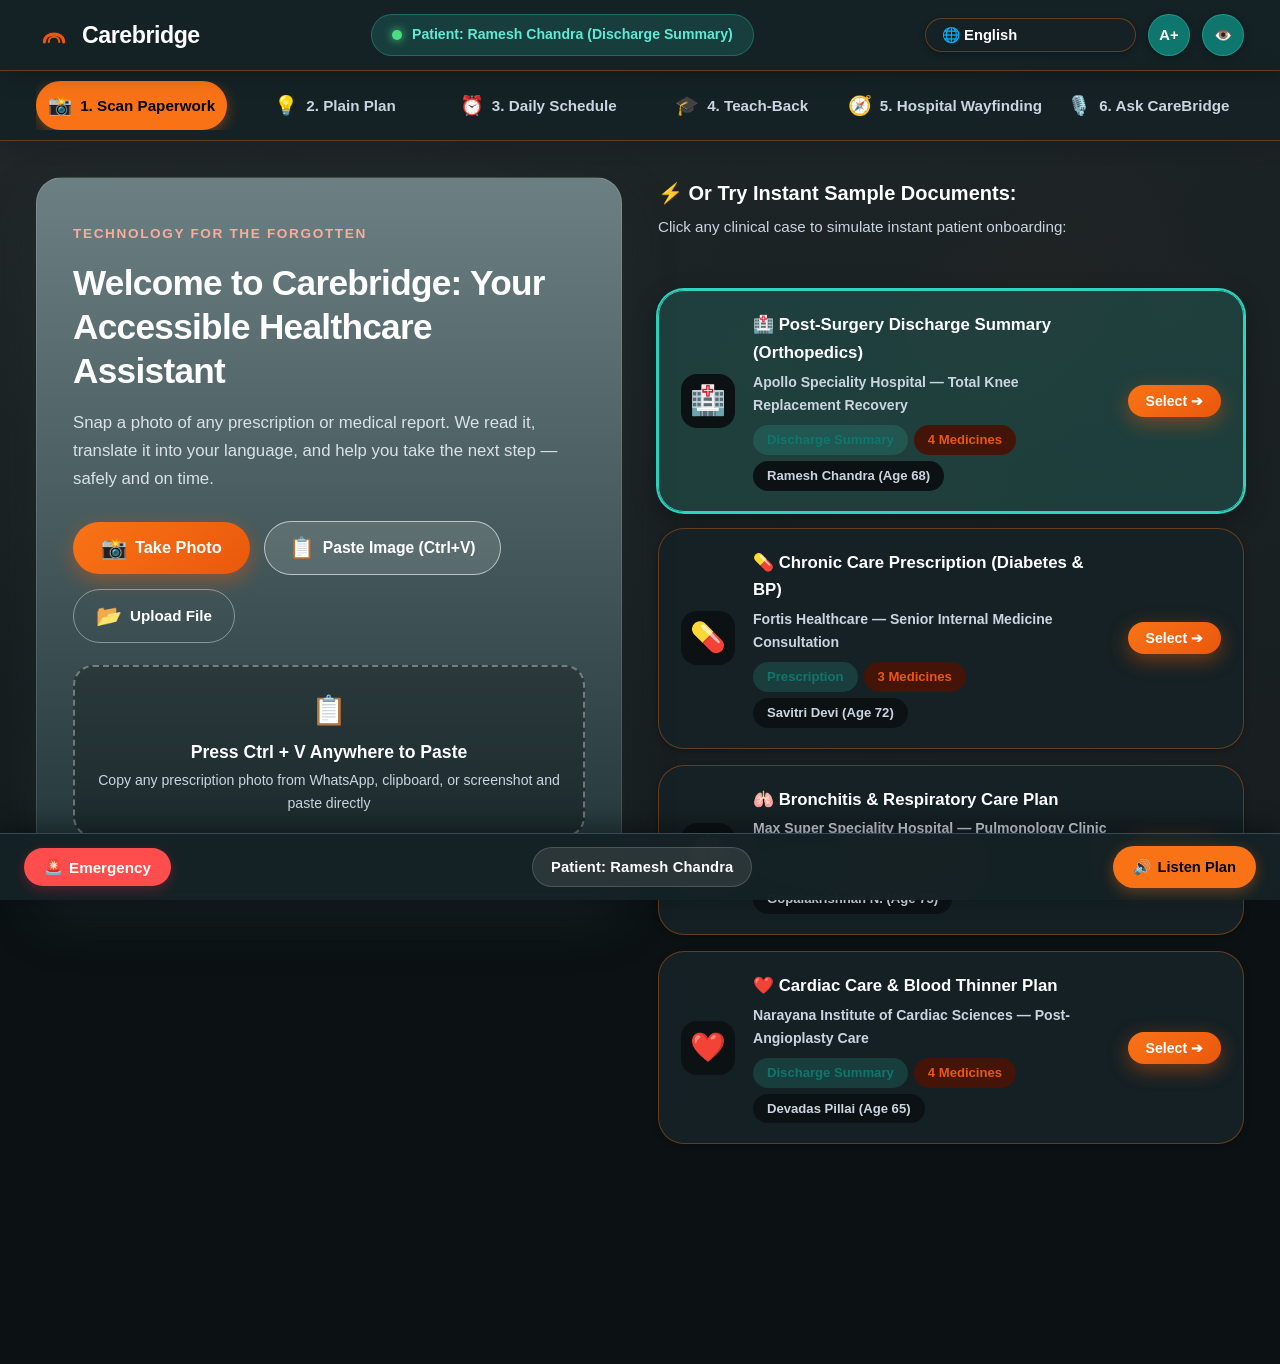
==== commit 8f37699c: "Refine mobile GUI layout for native phone screens" ====
--- a/docs/index.html
+++ b/docs/index.html
@@ -2,14 +2,14 @@
 <html lang="en">
 <head>
   <meta charset="UTF-8">
-  <meta name="viewport" content="width=device-width, initial-scale=1.0">
+  <meta name="viewport" content="width=device-width, initial-scale=1.0, maximum-scale=5.0, viewport-fit=cover">
   <title>Carebridge</title>
   <meta name="description" content="Carebridge bridges clinical documents into plain language, voice narration, and daily schedules for seniors and caregivers.">
   <link rel="preconnect" href="https://fonts.googleapis.com">
   <link rel="preconnect" href="https://fonts.gstatic.com" crossorigin>
   <link href="https://fonts.googleapis.com/css2?family=Outfit:wght@400;500;600;700;800&family=Plus+Jakarta+Sans:wght@400;500;600;700;800&display=swap" rel="stylesheet">
-  <link rel="stylesheet" href="./styles.css">
-  <link rel="manifest" href="./manifest.json">
+  <link rel="stylesheet" href="styles.css">
+  <link rel="manifest" href="manifest.json">
   <link rel="icon" type="image/svg+xml" href="data:image/svg+xml,%3Csvg xmlns='http://www.w3.org/2000/svg' viewBox='0 0 32 32' fill='none'%3E%3Cpath d='M5 24C5 12 27 12 27 24' stroke='%23ea580c' stroke-width='3.5' stroke-linecap='round'/%3E%3Cpath d='M10 24C10 16 22 16 22 24' stroke='%23ea580c' stroke-width='2.5' stroke-linecap='round'/%3E%3C/svg%3E">
 </head>
 <body>
@@ -57,11 +57,6 @@
         <!-- High Contrast Mode Toggle -->
         <button id="btn-high-contrast" class="btn-icon" title="Toggle High Contrast" aria-label="High Contrast Mode">
           👁️
-        </button>
-
-        <!-- Backend API Server Status / Config -->
-        <button id="btn-backend-settings" class="btn-icon" title="Backend Server Settings & Status" aria-label="Backend Server Settings">
-          ⚡
         </button>
       </div>
     </div>
@@ -596,14 +591,14 @@
   <div class="modal-overlay" id="modal-alarm">
     <div class="alarm-modal-card">
       <div class="alarm-icon-pulse">🔔</div>
-      <h2 style="font-family: var(--font-display); font-size: 1.7rem; color: var(--primary-dark); margin: 12px 0;">
+      <h2 id="alarm-modal-title" style="font-family: var(--font-display); font-size: 1.7rem; color: var(--primary-dark); margin: 12px 0;">
         Time for Your Medicine!
       </h2>
       <p style="font-size: 1.25rem; font-weight: 700; color: var(--text-main); margin-bottom: 8px;" id="txt-alarm-med-name">
         Cefuroxime Axetil 500 mg
       </p>
-      <p style="font-size: 1.05rem; color: var(--text-muted); margin-bottom: 24px;" id="txt-alarm-instruction">
-        Take 1 tablet with a full glass of water after your meal.
+      <p id="alarm-modal-desc" style="font-size: 1.05rem; color: var(--text-muted); margin-bottom: 24px;">
+        <span id="txt-alarm-instruction">Take 1 tablet with a full glass of water after your meal.</span>
       </p>
 
       <div style="display: flex; flex-direction: column; gap: 12px;">
@@ -648,46 +643,8 @@
           <div class="helpline-dial-badge">DIAL 112</div>
         </a>
 
-  <!-- ================= MODAL: BACKEND API SETTINGS ================= -->
-  <div class="modal-overlay" id="modal-backend-settings" style="display: none;">
-    <div class="alarm-modal-card" style="max-width: 520px; text-align: left; background: var(--bg-card, #1e293b); border: 1px solid var(--border-color, #334155); border-radius: 16px; padding: 24px;">
-      <div style="display: flex; align-items: center; justify-content: space-between; margin-bottom: 14px;">
-        <div style="display: flex; align-items: center; gap: 10px;">
-          <span style="font-size: 1.6rem;">⚡</span>
-          <h2 style="margin: 0; font-size: 1.2rem; font-weight: 700; color: var(--text-main, #f8fafc);">Backend Server Connection</h2>
-        </div>
-        <button id="btn-close-backend-settings" class="btn-icon" style="width: 32px; height: 32px; font-size: 1.1rem; cursor: pointer;">✕</button>
-      </div>
-
-      <p style="font-size: 0.9rem; color: var(--text-muted, #94a3b8); margin-bottom: 16px; line-height: 1.5;">
-        Connected to your FastAPI backend deployed on Render or running locally.
-      </p>
-
-      <div style="margin-bottom: 14px;">
-        <label style="display: block; font-size: 0.85rem; font-weight: 600; color: var(--text-main, #f8fafc); margin-bottom: 6px;">
-          Backend API Base URL:
-        </label>
-        <input 
-          type="url" 
-          id="input-backend-url" 
-          placeholder="https://your-service-name.onrender.com" 
-          style="width: 100%; box-sizing: border-box; padding: 10px 14px; border-radius: 8px; border: 1px solid var(--border-color, #334155); background: var(--bg-surface, #0f172a); color: var(--text-main, #f8fafc); font-size: 0.95rem;"
-        />
-        <div style="font-size: 0.78rem; color: var(--text-muted, #94a3b8); margin-top: 5px;">
-          Leave empty to use current domain/localhost or default Render server.
-        </div>
-      </div>
-
-      <div id="backend-status-msg" style="padding: 10px 14px; border-radius: 8px; font-size: 0.88rem; margin-bottom: 16px; background: rgba(59, 130, 246, 0.1); color: #60a5fa; border: 1px solid rgba(59, 130, 246, 0.2);">
-        Ready to test connection.
-      </div>
-
-      <div style="display: flex; gap: 10px; justify-content: flex-end;">
-        <button id="btn-test-backend" class="btn-secondary" style="padding: 8px 16px; font-size: 0.88rem; cursor: pointer; border-radius: 8px;">
-          Test Connection
-        </button>
-        <button id="btn-save-backend" class="btn-cta-coral" style="padding: 8px 20px; font-size: 0.88rem; cursor: pointer; border-radius: 8px;">
-          Save & Connect
+        <button id="btn-close-sos" class="btn-modal-dismiss">
+          ✕ Dismiss Window
         </button>
       </div>
     </div>
@@ -696,6 +653,6 @@
 </div>
 
 <!-- Application Javascript -->
-<script src="./app.js"></script>
+<script src="app.js"></script>
 </body>
 </html>
--- a/docs/styles.css
+++ b/docs/styles.css
@@ -2157,3 +2157,457 @@
   border-radius: var(--radius-md);
   pointer-events: none;
 }
+
+/* ==========================================================================
+   RESPONSIVE DESIGN: TABLETS & SMARTPHONES (<1024px)
+   ========================================================================== */
+
+@media (max-width: 1023px) {
+  .top-nav {
+    padding: 12px 20px;
+  }
+  
+  .tab-stepper {
+    padding: 8px 16px;
+    top: 65px;
+  }
+  
+  .main-content {
+    padding: 24px 18px 110px;
+  }
+
+  .desktop-grid-2 {
+    gap: 20px;
+  }
+
+  .hero-scan-box {
+    padding: 32px 24px;
+  }
+
+  .hero-scan-title {
+    font-size: calc(1.8rem * var(--font-scale));
+  }
+}
+
+/* ==========================================================================
+   RESPONSIVE DESIGN: MOBILE PHONES (<768px)
+   ========================================================================== */
+
+@media (max-width: 768px) {
+  /* Navigation Bar */
+  .top-nav {
+    padding: 10px 14px;
+  }
+
+  .top-nav-inner {
+    gap: 12px;
+  }
+
+  .brand-title {
+    font-size: 1.25rem;
+  }
+
+  .brand-icon {
+    width: 30px;
+    height: 30px;
+  }
+
+  .lang-select {
+    padding: 6px 28px 6px 12px;
+    font-size: 0.85rem;
+  }
+
+  .btn-icon {
+    width: 36px;
+    height: 36px;
+    font-size: 0.85rem;
+  }
+
+  /* Tab Stepper with Smooth Horizontal Touch Scrolling */
+  .tab-stepper {
+    padding: 6px 10px;
+    top: 57px;
+  }
+
+  .tab-stepper-inner {
+    gap: 8px;
+    scroll-snap-type: x mandatory;
+    -webkit-overflow-scrolling: touch;
+    padding-bottom: 2px;
+  }
+
+  .tab-btn {
+    min-width: 120px;
+    padding: 8px 14px;
+    font-size: 0.86rem;
+    scroll-snap-align: start;
+  }
+
+  .tab-btn.active {
+    box-shadow: 0 2px 10px rgba(249, 115, 22, 0.35);
+  }
+
+  /* Main Container */
+  .main-content {
+    padding: 16px 12px 105px;
+  }
+
+  .desktop-grid-2 {
+    gap: 16px;
+  }
+
+  /* Hero Scan Section */
+  .hero-scan-box {
+    padding: 24px 18px;
+    border-radius: 18px;
+    margin-bottom: 8px;
+  }
+
+  .hero-badge {
+    font-size: 0.76rem;
+    margin-bottom: 10px;
+  }
+
+  .hero-scan-title {
+    font-size: calc(1.48rem * var(--font-scale));
+    line-height: 1.25;
+    margin-bottom: 12px;
+  }
+
+  .hero-scan-desc {
+    font-size: calc(0.92rem * var(--font-scale));
+    margin-bottom: 20px;
+    line-height: 1.55;
+  }
+
+  .scan-buttons-grid {
+    flex-direction: column;
+    width: 100%;
+    gap: 10px;
+    margin-bottom: 16px;
+  }
+
+  .btn-cta-coral,
+  .btn-cta-glass,
+  .btn-cta-outline {
+    width: 100%;
+    padding: 12px 20px;
+    font-size: 0.95rem;
+    justify-content: center;
+  }
+
+  /* Paste Dropzone */
+  .paste-dropzone-box {
+    padding: 16px 12px;
+    margin-bottom: 12px;
+  }
+
+  .paste-icon-wrap {
+    font-size: 1.5rem;
+  }
+
+  .paste-text-main {
+    font-size: 0.98rem;
+  }
+
+  .paste-text-sub {
+    font-size: 0.82rem;
+  }
+
+  /* Sample Cards */
+  .samples-title {
+    font-size: 1.12rem;
+  }
+
+  .samples-subtitle {
+    font-size: 0.86rem;
+  }
+
+  .sample-cards-list {
+    gap: 12px;
+  }
+
+  .sample-card {
+    padding: 14px 14px;
+    gap: 12px;
+    flex-wrap: wrap;
+    border-radius: 16px;
+  }
+
+  .sample-card-icon {
+    width: 44px;
+    height: 44px;
+    font-size: 1.45rem;
+    border-radius: 12px;
+  }
+
+  .sample-card-title {
+    font-size: 0.98rem;
+  }
+
+  .sample-card-hospital {
+    font-size: 0.82rem;
+  }
+
+  .sample-card .btn-cta-coral {
+    width: 100%;
+    margin-top: 4px;
+    padding: 9px 14px;
+    font-size: 0.88rem;
+    border-radius: var(--radius-full);
+  }
+
+  /* Cards in General */
+  .card {
+    padding: 18px 16px;
+    border-radius: 18px;
+    margin-bottom: 6px;
+  }
+
+  .card-title {
+    font-size: calc(1.12rem * var(--font-scale));
+    gap: 8px;
+  }
+
+  .card-title-row {
+    margin-bottom: 14px;
+    flex-wrap: wrap;
+  }
+
+  /* Audio Player Card */
+  .audio-player-card {
+    padding: 20px 16px;
+    border-radius: 18px;
+    margin-bottom: 16px;
+  }
+
+  .audio-controls {
+    gap: 10px;
+    margin-bottom: 10px;
+  }
+
+  .btn-audio-play {
+    width: 46px;
+    height: 46px;
+    font-size: 1.25rem;
+  }
+
+  .karaoke-box {
+    padding: 12px 14px;
+    font-size: calc(0.96rem * var(--font-scale));
+    min-height: 60px;
+  }
+
+  /* Medication Cards */
+  .medication-card {
+    padding: 14px 14px;
+    gap: 12px;
+    border-radius: 14px;
+  }
+
+  .med-pill-icon {
+    width: 44px;
+    height: 44px;
+    font-size: 1.45rem;
+    border-radius: 12px;
+  }
+
+  .med-name {
+    font-size: calc(1rem * var(--font-scale));
+  }
+
+  .med-instruction {
+    font-size: 0.88rem;
+  }
+
+  /* Timeline & Adherence */
+  .timeline-slot-header {
+    padding: 11px 14px;
+    font-size: 0.98rem;
+  }
+
+  .timeline-item-card {
+    padding: 12px 14px;
+    gap: 10px;
+  }
+
+  .adherence-actions-row {
+    flex-direction: column;
+    align-items: stretch;
+    gap: 8px;
+  }
+
+  .btn-alarm-trigger {
+    width: 100%;
+    justify-content: center;
+    padding: 8px 14px;
+  }
+
+  /* Teach-Back Section */
+  .teachback-card {
+    padding: 20px 16px;
+    border-radius: 18px;
+  }
+
+  .teachback-title {
+    font-size: 1.15rem;
+  }
+
+  .teachback-question {
+    padding: 14px 14px;
+    font-size: 1.02rem;
+    margin-bottom: 14px;
+  }
+
+  .option-btn {
+    padding: 12px 14px;
+    font-size: 0.95rem;
+    gap: 10px;
+    border-radius: 12px;
+  }
+
+  .option-badge {
+    width: 28px;
+    height: 28px;
+    font-size: 0.82rem;
+  }
+
+  .btn-mic-record {
+    width: 60px;
+    height: 60px;
+    font-size: 1.6rem;
+  }
+
+  /* Wayfinding & Emergency */
+  .countdown-banner {
+    flex-direction: column;
+    align-items: stretch;
+    gap: 14px;
+    padding: 18px 16px;
+  }
+
+  .btn-map-action {
+    width: 100%;
+    justify-content: center;
+    padding: 10px 16px;
+  }
+
+  .helpline-action-card {
+    padding: 12px 14px;
+    gap: 12px;
+  }
+
+  .helpline-icon-wrap {
+    width: 40px;
+    height: 40px;
+    font-size: 1.3rem;
+    border-radius: 10px;
+  }
+
+  .helpline-title {
+    font-size: 1rem;
+  }
+
+  .helpline-subtitle {
+    font-size: 0.78rem;
+  }
+
+  .helpline-dial-badge {
+    padding: 4px 12px;
+    font-size: 0.82rem;
+  }
+
+  /* Q&A Assistant */
+  .qa-input-row {
+    gap: 6px;
+  }
+
+  .qa-input-field {
+    padding: 10px 14px;
+    font-size: 0.92rem;
+  }
+
+  .btn-mic-qa, .btn-submit-qa {
+    width: 42px;
+    height: 42px;
+    font-size: 1.1rem;
+  }
+
+  .qa-chips-grid {
+    gap: 6px;
+  }
+
+  .qa-chip {
+    font-size: 0.8rem;
+    padding: 6px 12px;
+  }
+
+  /* Bottom Emergency Dock */
+  .bottom-dock {
+    padding: 8px 12px;
+  }
+
+  .bottom-dock-inner {
+    gap: 6px;
+  }
+
+  .btn-sos {
+    padding: 8px 14px;
+    font-size: 0.85rem;
+    gap: 4px;
+  }
+
+  .bottom-patient-label {
+    font-size: 0.78rem;
+    padding: 5px 8px;
+    max-width: 130px;
+    white-space: nowrap;
+    overflow: hidden;
+    text-overflow: ellipsis;
+  }
+
+  .btn-bottom-listen {
+    height: 36px;
+    padding: 0 12px;
+    font-size: 0.8rem;
+    gap: 4px;
+  }
+
+  /* Modals */
+  .alarm-modal-card,
+  .modal-emergency-card {
+    padding: 22px 18px;
+    max-width: 95%;
+  }
+
+  .emergency-modal-title {
+    font-size: 1.35rem;
+  }
+
+  .camera-view-box {
+    height: 240px;
+  }
+}
+
+/* ==========================================================================
+   RESPONSIVE DESIGN: ULTRA-COMPACT SMARTPHONES (<420px)
+   ========================================================================== */
+
+@media (max-width: 420px) {
+  .brand-title {
+    font-size: 1.1rem;
+  }
+
+  .hero-scan-title {
+    font-size: calc(1.35rem * var(--font-scale));
+  }
+
+  .bottom-patient-label {
+    display: none;
+  }
+
+  .btn-sos, .btn-bottom-listen {
+    flex: 1;
+    justify-content: center;
+  }
+}
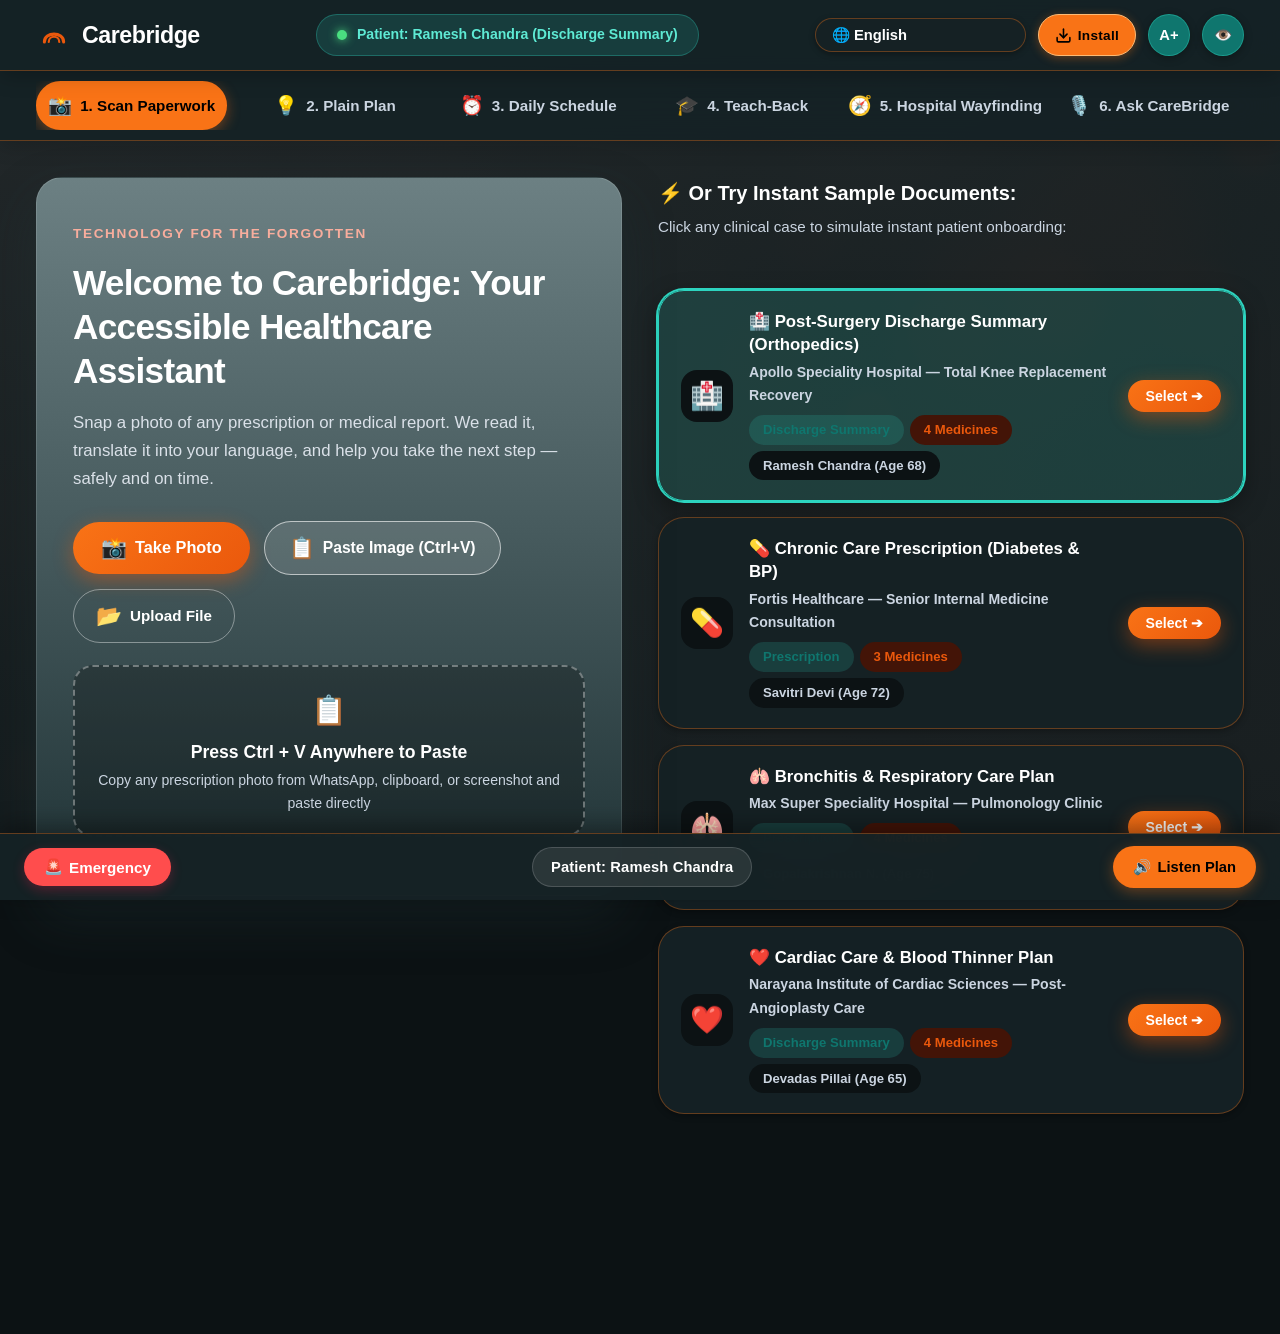
==== commit f5a82763: "Add Download and Install Application button in navigation bar" ====
--- a/docs/index.html
+++ b/docs/index.html
@@ -48,6 +48,16 @@
             <option value="es">🌐 Español</option>
           </select>
         </div>
+
+        <!-- Download / Install App Button -->
+        <button id="btn-install-app" class="btn-icon btn-download-app" title="Download / Install Carebridge App" aria-label="Download Carebridge App">
+          <svg viewBox="0 0 24 24" width="17" height="17" fill="none" stroke="currentColor" stroke-width="2.2" stroke-linecap="round" stroke-linejoin="round">
+            <path d="M21 15v4a2 2 0 0 1-2 2H5a2 2 0 0 1-2-2v-4"/>
+            <polyline points="7 10 12 15 17 10"/>
+            <line x1="12" y1="15" x2="12" y2="3"/>
+          </svg>
+          <span class="btn-install-label">Install</span>
+        </button>
 
         <!-- Font Zoomer -->
         <button id="btn-font-zoom" class="btn-icon" title="Toggle Larger Text" aria-label="Increase Font Size">
@@ -650,6 +660,79 @@
     </div>
   </div>
 
+  <!-- ================= MODAL: DOWNLOAD / INSTALL APP ================= -->
+  <div class="modal-overlay" id="modal-install-guide">
+    <div class="alarm-modal-card modal-install-card">
+      <div style="display: flex; justify-content: space-between; align-items: flex-start; margin-bottom: 16px;">
+        <div style="display: flex; align-items: center; gap: 12px;">
+          <div style="width: 48px; height: 48px; border-radius: 14px; background: rgba(249, 115, 22, 0.15); display: flex; align-items: center; justify-content: center; font-size: 1.6rem; border: 1.5px solid var(--primary);">
+            📲
+          </div>
+          <div>
+            <h2 style="font-family: var(--font-display); font-size: 1.35rem; font-weight: 800; color: var(--text-main); margin-bottom: 2px;">
+              Install Carebridge App
+            </h2>
+            <span style="font-size: 0.8rem; color: var(--secondary-light); font-weight: 700; background: var(--secondary-subtle); padding: 2px 8px; border-radius: var(--radius-full);">
+              ⚡ Works Completely Offline
+            </span>
+          </div>
+        </div>
+        <button id="btn-close-install-modal" class="btn-icon" style="width: 36px; height: 36px; font-size: 1.1rem;" aria-label="Close">
+          ✕
+        </button>
+      </div>
+
+      <p style="font-size: 0.92rem; color: var(--text-muted); line-height: 1.55; margin-bottom: 18px;">
+        Install Carebridge as a dedicated application on your mobile phone, tablet, or PC for faster launch, full-screen view, and offline voice medical care.
+      </p>
+
+      <!-- 1-Click Native Install Button (Active on Android / Chrome / Edge) -->
+      <div id="install-pwa-cta-container" style="margin-bottom: 18px;">
+        <button id="btn-trigger-pwa-install" class="btn-cta-coral" style="width: 100%; padding: 13px 20px; font-size: 1rem; justify-content: center; border-radius: 9999px; box-shadow: 0 4px 16px rgba(249, 115, 22, 0.4);">
+          📥 Install Carebridge Now
+        </button>
+      </div>
+
+      <!-- Step-by-Step Device Guides -->
+      <div class="install-guide-boxes" style="display: flex; flex-direction: column; gap: 10px; margin-bottom: 18px;">
+        <!-- Android / Chrome -->
+        <div class="install-step-box" style="background: rgba(0,0,0,0.25); border: 1px solid var(--border-color); border-radius: 14px; padding: 12px 14px;">
+          <div style="font-weight: 800; font-size: 0.9rem; color: var(--primary-light); margin-bottom: 4px; display: flex; align-items: center; gap: 6px;">
+            <span>🤖 Android (Chrome / Edge)</span>
+          </div>
+          <p style="font-size: 0.82rem; color: var(--text-muted); line-height: 1.45;">
+            Tap the <strong>"Install"</strong> button above, or tap the browser menu (<strong>⋮</strong>) at top-right and choose <strong>"Install App"</strong> or <strong>"Add to Home screen"</strong>.
+          </p>
+        </div>
+
+        <!-- iPhone / iPad (iOS Safari) -->
+        <div class="install-step-box" style="background: rgba(0,0,0,0.25); border: 1px solid var(--border-color); border-radius: 14px; padding: 12px 14px;">
+          <div style="font-weight: 800; font-size: 0.9rem; color: var(--secondary-light); margin-bottom: 4px; display: flex; align-items: center; gap: 6px;">
+            <span>🍎 iPhone / iPad (Safari)</span>
+          </div>
+          <p style="font-size: 0.82rem; color: var(--text-muted); line-height: 1.45;">
+            1. Tap the <strong>Share</strong> button (<strong><svg style="vertical-align: -2px; display: inline-block;" width="14" height="14" viewBox="0 0 24 24" fill="none" stroke="currentColor" stroke-width="2"><path d="M4 12v8a2 2 0 0 0 2 2h12a2 2 0 0 0 2-2v-8"/><polyline points="16 6 12 2 8 6"/><line x1="12" y1="2" x2="12" y2="15"/></svg></strong>) at the bottom of Safari.<br>
+            2. Scroll down and tap <strong>"Add to Home Screen" ➕</strong>.
+          </p>
+        </div>
+
+        <!-- Windows / Mac PC -->
+        <div class="install-step-box" style="background: rgba(0,0,0,0.25); border: 1px solid var(--border-color); border-radius: 14px; padding: 12px 14px;">
+          <div style="font-weight: 800; font-size: 0.9rem; color: #38bdf8; margin-bottom: 4px; display: flex; align-items: center; gap: 6px;">
+            <span>💻 Windows PC / Mac (Chrome / Edge)</span>
+          </div>
+          <p style="font-size: 0.82rem; color: var(--text-muted); line-height: 1.45;">
+            Click the <strong>Install</strong> icon in the address bar (or Menu ➔ <strong>"Install Carebridge"</strong>) to run it as a lightweight desktop app.
+          </p>
+        </div>
+      </div>
+
+      <button id="btn-dismiss-install-modal" class="btn-modal-dismiss" style="width: 100%;">
+        Done
+      </button>
+    </div>
+  </div>
+
 </div>
 
 <!-- Application Javascript -->
--- a/docs/styles.css
+++ b/docs/styles.css
@@ -289,6 +289,46 @@
   transform: translateY(-2px);
 }
 
+/* Download / Install App Navigation Button */
+.btn-download-app {
+  width: auto;
+  height: 42px;
+  border-radius: var(--radius-full);
+  padding: 0 16px;
+  gap: 6px;
+  background: var(--primary);
+  color: #000000;
+  font-weight: 800;
+  border: 1px solid var(--primary-light);
+  box-shadow: 0 2px 10px rgba(249, 115, 22, 0.35);
+}
+
+.btn-download-app:hover {
+  background: var(--primary-light);
+  color: #000000;
+  transform: translateY(-2px);
+  box-shadow: 0 4px 14px rgba(249, 115, 22, 0.5);
+}
+
+body.light-theme .btn-download-app {
+  background: var(--primary);
+  color: white;
+  border: none;
+}
+
+body.light-theme .btn-download-app:hover {
+  background: var(--primary-dark);
+  color: white;
+}
+
+.btn-install-label {
+  display: inline;
+  font-size: 0.85rem;
+  font-family: var(--font-display);
+  font-weight: 800;
+  letter-spacing: 0.02em;
+}
+
 body.light-theme .btn-icon {
   background: var(--secondary);
   color: white;
@@ -744,9 +784,29 @@
   cursor: pointer;
   display: flex;
   align-items: center;
+  justify-content: space-between;
   gap: 18px;
   transition: all 0.25s ease;
   box-shadow: var(--shadow-sm);
+}
+
+.sample-card-main {
+  display: flex;
+  align-items: center;
+  gap: 16px;
+  flex: 1;
+  min-width: 0;
+}
+
+.sample-badges-row {
+  margin-top: 8px;
+  display: flex;
+  flex-wrap: wrap;
+  gap: 6px;
+}
+
+.sample-card-action {
+  flex-shrink: 0;
 }
 
 .sample-card:hover {
@@ -786,19 +846,20 @@
 }
 
 .sample-card-icon {
-  width: 54px;
-  height: 54px;
+  width: 52px;
+  height: 52px;
   border-radius: 16px;
   background: var(--bg-main);
   display: flex;
   align-items: center;
   justify-content: center;
-  font-size: 1.8rem;
+  font-size: 1.7rem;
   flex-shrink: 0;
 }
 
 .sample-card-content {
   flex: 1;
+  min-width: 0;
 }
 
 .sample-card-title {
@@ -807,6 +868,7 @@
   font-size: calc(1.05rem * var(--font-scale));
   color: var(--text-main);
   margin-bottom: 4px;
+  line-height: 1.35;
 }
 
 .sample-card-hospital {
@@ -955,14 +1017,112 @@
   border-radius: var(--radius-lg);
   padding: 18px 20px;
   display: flex;
-  align-items: flex-start;
-  gap: 16px;
+  flex-direction: column;
+  gap: 12px;
   transition: all 0.2s ease;
+  position: relative;
 }
 
 .medication-card:hover {
   border-color: var(--secondary-light);
   box-shadow: var(--shadow-sm);
+}
+
+.medication-card.taken {
+  background: rgba(16, 185, 129, 0.12) !important;
+  border-left: 6px solid var(--success) !important;
+}
+
+.med-header-row {
+  display: flex;
+  align-items: flex-start;
+  justify-content: space-between;
+  gap: 12px;
+  width: 100%;
+}
+
+.med-info-main {
+  display: flex;
+  align-items: flex-start;
+  gap: 14px;
+  flex: 1;
+  min-width: 0;
+}
+
+.pill-icon-avatar {
+  width: 48px;
+  height: 48px;
+  border-radius: 14px;
+  background: var(--bg-main);
+  display: flex;
+  align-items: center;
+  justify-content: center;
+  font-size: 1.6rem;
+  flex-shrink: 0;
+  border: 1px solid var(--border-color);
+}
+
+.med-title {
+  font-family: var(--font-display);
+  font-weight: 800;
+  font-size: calc(1.15rem * var(--font-scale));
+  color: var(--text-main);
+  line-height: 1.3;
+  word-break: break-word;
+}
+
+.med-dose-tag {
+  font-size: 0.9rem;
+  font-weight: 700;
+  color: var(--primary-light);
+  margin-top: 4px;
+  line-height: 1.4;
+}
+
+body.light-theme .med-dose-tag {
+  color: var(--primary-dark);
+}
+
+.med-instruction-box {
+  background: rgba(0, 0, 0, 0.25);
+  border-left: 4px solid var(--primary);
+  border-radius: var(--radius-sm);
+  padding: 10px 14px;
+  font-size: calc(0.95rem * var(--font-scale));
+  color: var(--text-main);
+  line-height: 1.55;
+}
+
+body.light-theme .med-instruction-box {
+  background: #f8fafc;
+  border-color: var(--secondary);
+  color: #334155;
+}
+
+.med-actions-row {
+  display: flex;
+  align-items: center;
+  justify-content: space-between;
+  gap: 12px;
+  margin-top: 4px;
+  flex-wrap: wrap;
+}
+
+.taken-toggle-label {
+  display: flex;
+  align-items: center;
+  gap: 8px;
+  font-weight: 700;
+  font-size: 0.92rem;
+  color: var(--text-main);
+  cursor: pointer;
+}
+
+.taken-checkbox {
+  width: 22px;
+  height: 22px;
+  accent-color: var(--success);
+  cursor: pointer;
 }
 
 .med-pill-icon {
@@ -980,6 +1140,7 @@
 
 .med-details {
   flex: 1;
+  min-width: 0;
 }
 
 .med-name-row {
@@ -1058,6 +1219,8 @@
   align-items: center;
   gap: 5px;
   transition: all 0.2s ease;
+  flex-shrink: 0;
+  white-space: nowrap;
 }
 
 .btn-mini-listen:hover {
@@ -2169,216 +2332,332 @@
   
   .tab-stepper {
     padding: 8px 16px;
-    top: 65px;
+    top: 60px;
   }
   
   .main-content {
-    padding: 24px 18px 110px;
+    padding: 20px 16px 110px;
   }
 
   .desktop-grid-2 {
-    gap: 20px;
+    display: flex;
+    flex-direction: column;
+    gap: 18px;
   }
 
   .hero-scan-box {
-    padding: 32px 24px;
+    padding: 28px 22px;
   }
 
   .hero-scan-title {
-    font-size: calc(1.8rem * var(--font-scale));
+    font-size: calc(1.7rem * var(--font-scale));
   }
 }
 
 /* ==========================================================================
-   RESPONSIVE DESIGN: MOBILE PHONES (<768px)
+   RESPONSIVE DESIGN: NATIVE MOBILE SMARTPHONES (<768px)
    ========================================================================== */
 
 @media (max-width: 768px) {
-  /* Navigation Bar */
+  /* Prevent any horizontal page overflow */
+  html, body {
+    overflow-x: hidden !important;
+    width: 100% !important;
+    max-width: 100vw !important;
+  }
+
+  .app-container {
+    overflow-x: hidden !important;
+    width: 100% !important;
+  }
+
+  /* Compact Top Navigation Bar */
   .top-nav {
-    padding: 10px 14px;
+    padding: 8px 12px;
+    padding-top: max(8px, env(safe-area-inset-top, 8px));
   }
 
   .top-nav-inner {
-    gap: 12px;
+    gap: 8px;
+  }
+
+  .brand {
+    gap: 6px;
   }
 
   .brand-title {
-    font-size: 1.25rem;
+    font-size: 1.18rem;
+    letter-spacing: -0.01em;
   }
 
   .brand-icon {
-    width: 30px;
-    height: 30px;
+    width: 28px;
+    height: 28px;
+  }
+
+  .nav-actions {
+    gap: 6px;
   }
 
   .lang-select {
-    padding: 6px 28px 6px 12px;
-    font-size: 0.85rem;
+    padding: 5px 24px 5px 8px;
+    font-size: 0.8rem;
+    max-width: 105px;
   }
 
   .btn-icon {
-    width: 36px;
-    height: 36px;
-    font-size: 0.85rem;
-  }
-
-  /* Tab Stepper with Smooth Horizontal Touch Scrolling */
+    width: 34px;
+    height: 34px;
+    font-size: 0.8rem;
+  }
+
+  .btn-download-app {
+    width: 34px;
+    height: 34px;
+    padding: 0;
+    justify-content: center;
+    border-radius: 50%;
+  }
+
+  .btn-install-label {
+    display: none;
+  }
+
+  /* Smooth Touch-Scroll Tab Stepper */
   .tab-stepper {
     padding: 6px 10px;
-    top: 57px;
+    top: 50px;
   }
 
   .tab-stepper-inner {
-    gap: 8px;
+    gap: 6px;
     scroll-snap-type: x mandatory;
     -webkit-overflow-scrolling: touch;
     padding-bottom: 2px;
   }
 
   .tab-btn {
-    min-width: 120px;
-    padding: 8px 14px;
-    font-size: 0.86rem;
+    flex: 0 0 auto;
+    min-width: auto;
+    padding: 7px 13px;
+    font-size: 0.83rem;
     scroll-snap-align: start;
-  }
-
-  .tab-btn.active {
-    box-shadow: 0 2px 10px rgba(249, 115, 22, 0.35);
-  }
-
-  /* Main Container */
+    border-radius: 9999px;
+  }
+
+  .tab-icon {
+    font-size: 1.05rem;
+  }
+
+  /* Main Container Edge Fit */
   .main-content {
-    padding: 16px 12px 105px;
+    padding: 12px 10px calc(80px + env(safe-area-inset-bottom, 10px));
+    width: 100%;
+    box-sizing: border-box;
   }
 
   .desktop-grid-2 {
-    gap: 16px;
-  }
-
-  /* Hero Scan Section */
+    display: flex;
+    flex-direction: column;
+    gap: 12px;
+    width: 100%;
+  }
+
+  .grid-col-left, .grid-col-right {
+    display: flex;
+    flex-direction: column;
+    gap: 12px;
+    width: 100%;
+  }
+
+  /* Hero Scan Section (Mobile Grid Layout) */
   .hero-scan-box {
-    padding: 24px 18px;
-    border-radius: 18px;
+    padding: 20px 14px;
+    border-radius: 16px;
+    margin-bottom: 6px;
+  }
+
+  .hero-badge {
+    font-size: 0.72rem;
+    letter-spacing: 0.08em;
     margin-bottom: 8px;
   }
 
-  .hero-badge {
-    font-size: 0.76rem;
-    margin-bottom: 10px;
-  }
-
   .hero-scan-title {
-    font-size: calc(1.48rem * var(--font-scale));
+    font-size: calc(1.35rem * var(--font-scale));
     line-height: 1.25;
+    margin-bottom: 8px;
+  }
+
+  .hero-scan-desc {
+    font-size: calc(0.88rem * var(--font-scale));
+    margin-bottom: 16px;
+    line-height: 1.5;
+  }
+
+  .scan-buttons-grid {
+    display: grid;
+    grid-template-columns: 1fr 1fr;
+    gap: 8px;
+    width: 100%;
     margin-bottom: 12px;
   }
 
-  .hero-scan-desc {
-    font-size: calc(0.92rem * var(--font-scale));
-    margin-bottom: 20px;
-    line-height: 1.55;
-  }
-
-  .scan-buttons-grid {
-    flex-direction: column;
-    width: 100%;
-    gap: 10px;
-    margin-bottom: 16px;
-  }
-
-  .btn-cta-coral,
-  .btn-cta-glass,
-  .btn-cta-outline {
-    width: 100%;
-    padding: 12px 20px;
-    font-size: 0.95rem;
-    justify-content: center;
+  .scan-buttons-grid #btn-open-camera {
+    grid-column: span 2;
+    padding: 12px 16px;
+    font-size: 0.98rem;
+  }
+
+  .scan-buttons-grid #btn-paste-image,
+  .scan-buttons-grid #btn-upload-file {
+    padding: 10px 12px;
+    font-size: 0.82rem;
+    white-space: nowrap;
   }
 
   /* Paste Dropzone */
   .paste-dropzone-box {
-    padding: 16px 12px;
-    margin-bottom: 12px;
+    padding: 12px 10px;
+    margin-bottom: 8px;
+    border-radius: 12px;
   }
 
   .paste-icon-wrap {
-    font-size: 1.5rem;
+    font-size: 1.35rem;
+    margin-bottom: 2px;
   }
 
   .paste-text-main {
-    font-size: 0.98rem;
+    font-size: 0.92rem;
   }
 
   .paste-text-sub {
+    font-size: 0.78rem;
+    line-height: 1.35;
+  }
+
+  .paste-preview-card {
+    padding: 10px 12px;
+    gap: 12px;
+    border-radius: 12px;
+  }
+
+  .paste-thumb-img {
+    width: 48px;
+    height: 48px;
+  }
+
+  /* Sample Cards (Mobile Vertical Card Layout) */
+  .samples-header {
+    margin-bottom: 10px;
+  }
+
+  .samples-title {
+    font-size: 1.05rem;
+  }
+
+  .samples-subtitle {
     font-size: 0.82rem;
   }
 
-  /* Sample Cards */
-  .samples-title {
-    font-size: 1.12rem;
-  }
-
-  .samples-subtitle {
-    font-size: 0.86rem;
-  }
-
   .sample-cards-list {
+    gap: 10px;
+  }
+
+  .sample-card {
+    display: flex;
+    flex-direction: column;
+    align-items: stretch;
+    padding: 14px;
+    gap: 10px;
+    border-radius: 16px;
+    width: 100%;
+    box-sizing: border-box;
+  }
+
+  .sample-card-main {
+    display: flex;
+    align-items: flex-start;
     gap: 12px;
-  }
-
-  .sample-card {
-    padding: 14px 14px;
-    gap: 12px;
+    width: 100%;
+  }
+
+  .sample-card-icon {
+    width: 42px;
+    height: 42px;
+    font-size: 1.4rem;
+    border-radius: 12px;
+    flex-shrink: 0;
+  }
+
+  .sample-card-title {
+    font-size: 0.95rem;
+    font-weight: 800;
+    line-height: 1.3;
+  }
+
+  .sample-card-hospital {
+    font-size: 0.8rem;
+    margin-top: 2px;
+  }
+
+  .sample-badges-row {
+    display: flex;
     flex-wrap: wrap;
-    border-radius: 16px;
-  }
-
-  .sample-card-icon {
-    width: 44px;
-    height: 44px;
-    font-size: 1.45rem;
-    border-radius: 12px;
-  }
-
-  .sample-card-title {
-    font-size: 0.98rem;
-  }
-
-  .sample-card-hospital {
-    font-size: 0.82rem;
-  }
-
-  .sample-card .btn-cta-coral {
+    gap: 4px;
+    margin-top: 6px;
+  }
+
+  .sample-badges-row .badge {
+    font-size: 0.72rem;
+    padding: 2px 8px;
+  }
+
+  .sample-card-action {
     width: 100%;
-    margin-top: 4px;
     padding: 9px 14px;
     font-size: 0.88rem;
-    border-radius: var(--radius-full);
-  }
-
-  /* Cards in General */
+    border-radius: 9999px;
+    justify-content: center;
+    margin-top: 4px;
+  }
+
+  /* General Cards on Mobile */
   .card {
-    padding: 18px 16px;
-    border-radius: 18px;
+    padding: 16px 14px;
+    border-radius: 16px;
     margin-bottom: 6px;
+    width: 100%;
+    box-sizing: border-box;
   }
 
   .card-title {
-    font-size: calc(1.12rem * var(--font-scale));
+    font-size: calc(1.08rem * var(--font-scale));
     gap: 8px;
+    line-height: 1.3;
   }
 
   .card-title-row {
-    margin-bottom: 14px;
-    flex-wrap: wrap;
+    margin-bottom: 12px;
+    gap: 8px;
   }
 
   /* Audio Player Card */
   .audio-player-card {
-    padding: 20px 16px;
-    border-radius: 18px;
-    margin-bottom: 16px;
+    padding: 16px 14px;
+    border-radius: 16px;
+    margin-bottom: 12px;
+    width: 100%;
+    box-sizing: border-box;
+  }
+
+  .audio-header {
+    margin-bottom: 10px;
+  }
+
+  .audio-title {
+    font-size: 1rem;
   }
 
   .audio-controls {
@@ -2387,48 +2666,86 @@
   }
 
   .btn-audio-play {
-    width: 46px;
-    height: 46px;
-    font-size: 1.25rem;
-  }
-
-  .karaoke-box {
-    padding: 12px 14px;
-    font-size: calc(0.96rem * var(--font-scale));
-    min-height: 60px;
-  }
-
-  /* Medication Cards */
-  .medication-card {
-    padding: 14px 14px;
-    gap: 12px;
-    border-radius: 14px;
-  }
-
-  .med-pill-icon {
     width: 44px;
     height: 44px;
-    font-size: 1.45rem;
-    border-radius: 12px;
-  }
-
-  .med-name {
-    font-size: calc(1rem * var(--font-scale));
-  }
-
-  .med-instruction {
-    font-size: 0.88rem;
-  }
-
-  /* Timeline & Adherence */
+    font-size: 1.2rem;
+    flex-shrink: 0;
+  }
+
+  .btn-audio-speed {
+    padding: 4px 8px;
+    font-size: 0.76rem;
+  }
+
+  .karaoke-box {
+    padding: 10px 12px;
+    font-size: calc(0.92rem * var(--font-scale));
+    min-height: 50px;
+    line-height: 1.5;
+    border-radius: 10px;
+  }
+
+  /* Medication Cards */
+  .meds-list-container {
+    gap: 10px;
+  }
+
+  .medication-card {
+    padding: 14px 12px;
+    gap: 8px;
+    border-radius: 14px;
+    width: 100%;
+    box-sizing: border-box;
+  }
+
+  .med-header-row {
+    gap: 8px;
+  }
+
+  .med-info-main {
+    gap: 10px;
+  }
+
+  .pill-icon-avatar {
+    width: 38px;
+    height: 38px;
+    font-size: 1.3rem;
+    border-radius: 10px;
+  }
+
+  .med-title {
+    font-size: calc(1.02rem * var(--font-scale));
+  }
+
+  .med-dose-tag {
+    font-size: 0.8rem;
+  }
+
+  .med-instruction-box {
+    padding: 8px 10px;
+    font-size: calc(0.88rem * var(--font-scale));
+    line-height: 1.45;
+  }
+
+  .btn-mini-listen {
+    padding: 4px 8px;
+    font-size: 0.74rem;
+  }
+
+  /* Daily Timeline Slots */
+  .timeline-slot {
+    margin-bottom: 14px;
+  }
+
   .timeline-slot-header {
-    padding: 11px 14px;
-    font-size: 0.98rem;
+    padding: 10px 12px;
+    font-size: 0.92rem;
+    border-radius: 12px 12px 0 0;
   }
 
   .timeline-item-card {
-    padding: 12px 14px;
-    gap: 10px;
+    padding: 10px 12px;
+    gap: 8px;
   }
 
   .adherence-actions-row {
@@ -2440,81 +2757,117 @@
   .btn-alarm-trigger {
     width: 100%;
     justify-content: center;
-    padding: 8px 14px;
+    padding: 8px 12px;
+    font-size: 0.84rem;
   }
 
   /* Teach-Back Section */
   .teachback-card {
-    padding: 20px 16px;
-    border-radius: 18px;
+    padding: 16px 14px;
+    border-radius: 16px;
   }
 
   .teachback-title {
-    font-size: 1.15rem;
+    font-size: 1.08rem;
+  }
+
+  .teachback-stepper-header {
+    gap: 6px;
+    margin-bottom: 10px;
+  }
+
+  .teachback-stepper-header .badge {
+    font-size: 0.74rem;
+    padding: 3px 8px;
   }
 
   .teachback-question {
-    padding: 14px 14px;
-    font-size: 1.02rem;
-    margin-bottom: 14px;
+    padding: 12px 12px;
+    font-size: 0.98rem;
+    line-height: 1.45;
+    margin-bottom: 12px;
+    border-radius: 12px;
+  }
+
+  .teachback-options {
+    gap: 8px;
   }
 
   .option-btn {
-    padding: 12px 14px;
-    font-size: 0.95rem;
-    gap: 10px;
-    border-radius: 12px;
+    padding: 10px 12px;
+    font-size: 0.9rem;
+    gap: 8px;
+    border-radius: 10px;
   }
 
   .option-badge {
-    width: 28px;
-    height: 28px;
-    font-size: 0.82rem;
+    width: 26px;
+    height: 26px;
+    font-size: 0.78rem;
   }
 
   .btn-mic-record {
-    width: 60px;
-    height: 60px;
-    font-size: 1.6rem;
-  }
-
-  /* Wayfinding & Emergency */
+    width: 56px;
+    height: 56px;
+    font-size: 1.5rem;
+  }
+
+  /* Wayfinding & Emergency Helplines */
   .countdown-banner {
     flex-direction: column;
     align-items: stretch;
-    gap: 14px;
-    padding: 18px 16px;
+    gap: 10px;
+    padding: 14px 14px;
+    border-radius: 14px;
+  }
+
+  #txt-hospital-date {
+    font-size: 1.2rem;
+  }
+
+  #txt-hospital-dept {
+    font-size: 0.88rem;
   }
 
   .btn-map-action {
     width: 100%;
     justify-content: center;
-    padding: 10px 16px;
+    padding: 9px 14px;
+    font-size: 0.88rem;
+  }
+
+  .card-emergency-panel {
+    padding: 16px 14px;
+    border-radius: 16px;
+  }
+
+  .emergency-helpline-grid {
+    gap: 8px;
   }
 
   .helpline-action-card {
-    padding: 12px 14px;
-    gap: 12px;
+    padding: 10px 12px;
+    gap: 10px;
+    border-radius: 12px;
   }
 
   .helpline-icon-wrap {
-    width: 40px;
-    height: 40px;
-    font-size: 1.3rem;
-    border-radius: 10px;
+    width: 36px;
+    height: 36px;
+    font-size: 1.2rem;
   }
 
   .helpline-title {
-    font-size: 1rem;
+    font-size: 0.92rem;
   }
 
   .helpline-subtitle {
-    font-size: 0.78rem;
+    font-size: 0.74rem;
   }
 
   .helpline-dial-badge {
-    padding: 4px 12px;
-    font-size: 0.82rem;
+    padding: 4px 10px;
+    font-size: 0.76rem;
   }
 
   /* Q&A Assistant */
@@ -2523,14 +2876,15 @@
   }
 
   .qa-input-field {
-    padding: 10px 14px;
-    font-size: 0.92rem;
+    padding: 9px 12px;
+    font-size: 0.88rem;
   }
 
   .btn-mic-qa, .btn-submit-qa {
-    width: 42px;
-    height: 42px;
-    font-size: 1.1rem;
+    width: 38px;
+    height: 38px;
+    font-size: 1rem;
+    flex-shrink: 0;
   }
 
   .qa-chips-grid {
@@ -2538,54 +2892,60 @@
   }
 
   .qa-chip {
-    font-size: 0.8rem;
-    padding: 6px 12px;
-  }
-
-  /* Bottom Emergency Dock */
+    font-size: 0.78rem;
+    padding: 5px 10px;
+  }
+
+  /* Slim Floating Bottom Emergency Dock */
   .bottom-dock {
-    padding: 8px 12px;
+    padding: 7px 10px calc(7px + env(safe-area-inset-bottom, 0px));
   }
 
   .bottom-dock-inner {
-    gap: 6px;
+    display: flex;
+    align-items: center;
+    justify-content: space-between;
+    gap: 8px;
+    width: 100%;
   }
 
   .btn-sos {
-    padding: 8px 14px;
-    font-size: 0.85rem;
-    gap: 4px;
+    flex: 1;
+    padding: 9px 12px;
+    font-size: 0.84rem;
+    font-weight: 800;
+    justify-content: center;
+    border-radius: 9999px;
   }
 
   .bottom-patient-label {
-    font-size: 0.78rem;
-    padding: 5px 8px;
-    max-width: 130px;
-    white-space: nowrap;
-    overflow: hidden;
-    text-overflow: ellipsis;
+    display: none;
   }
 
   .btn-bottom-listen {
-    height: 36px;
+    flex: 1;
+    height: 38px;
     padding: 0 12px;
-    font-size: 0.8rem;
-    gap: 4px;
+    font-size: 0.84rem;
+    font-weight: 800;
+    justify-content: center;
+    border-radius: 9999px;
   }
 
   /* Modals */
   .alarm-modal-card,
   .modal-emergency-card {
-    padding: 22px 18px;
+    padding: 20px 16px;
     max-width: 95%;
+    border-radius: 18px;
   }
 
   .emergency-modal-title {
-    font-size: 1.35rem;
+    font-size: 1.25rem;
   }
 
   .camera-view-box {
-    height: 240px;
+    height: 220px;
   }
 }
 
@@ -2595,19 +2955,16 @@
 
 @media (max-width: 420px) {
   .brand-title {
-    font-size: 1.1rem;
+    font-size: 1.08rem;
   }
 
   .hero-scan-title {
-    font-size: calc(1.35rem * var(--font-scale));
-  }
-
-  .bottom-patient-label {
-    display: none;
-  }
-
-  .btn-sos, .btn-bottom-listen {
-    flex: 1;
-    justify-content: center;
-  }
-}
+    font-size: calc(1.25rem * var(--font-scale));
+  }
+
+  .scan-buttons-grid #btn-paste-image,
+  .scan-buttons-grid #btn-upload-file {
+    font-size: 0.78rem;
+    padding: 8px 8px;
+  }
+}
